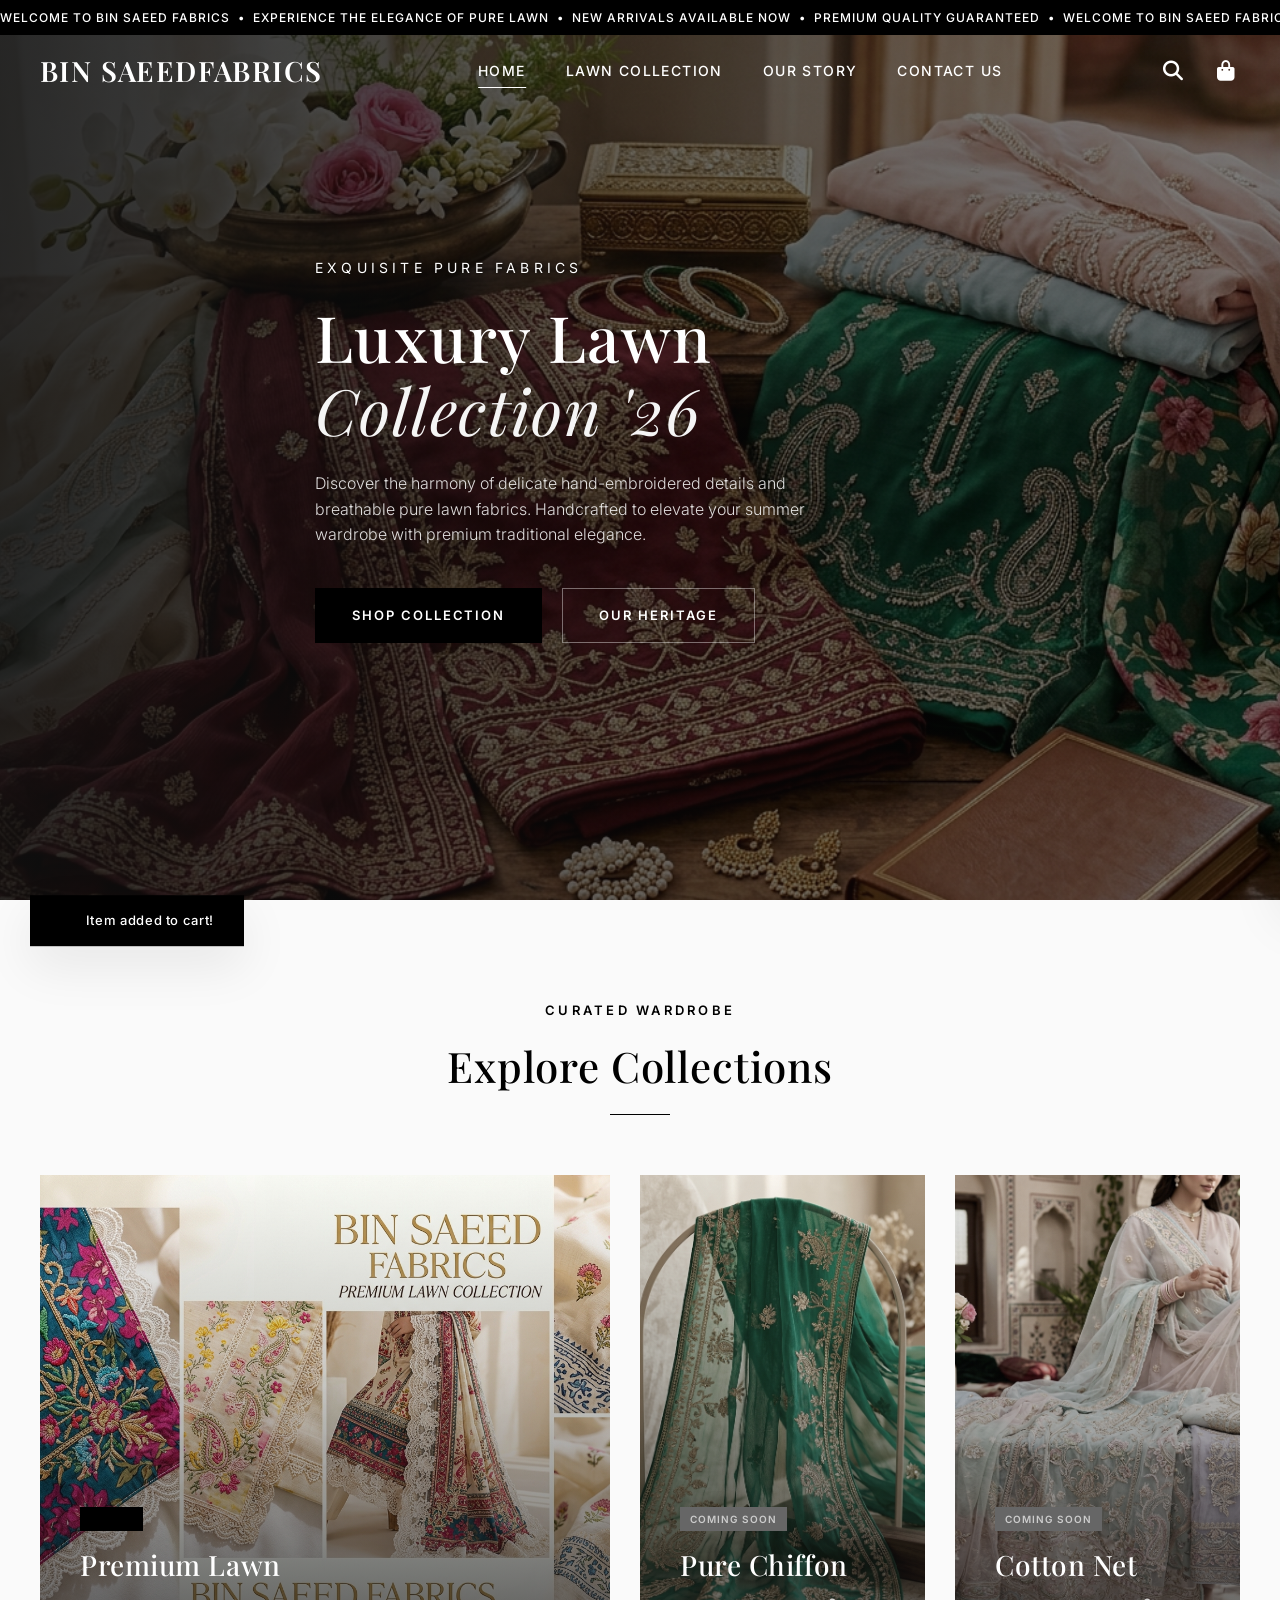
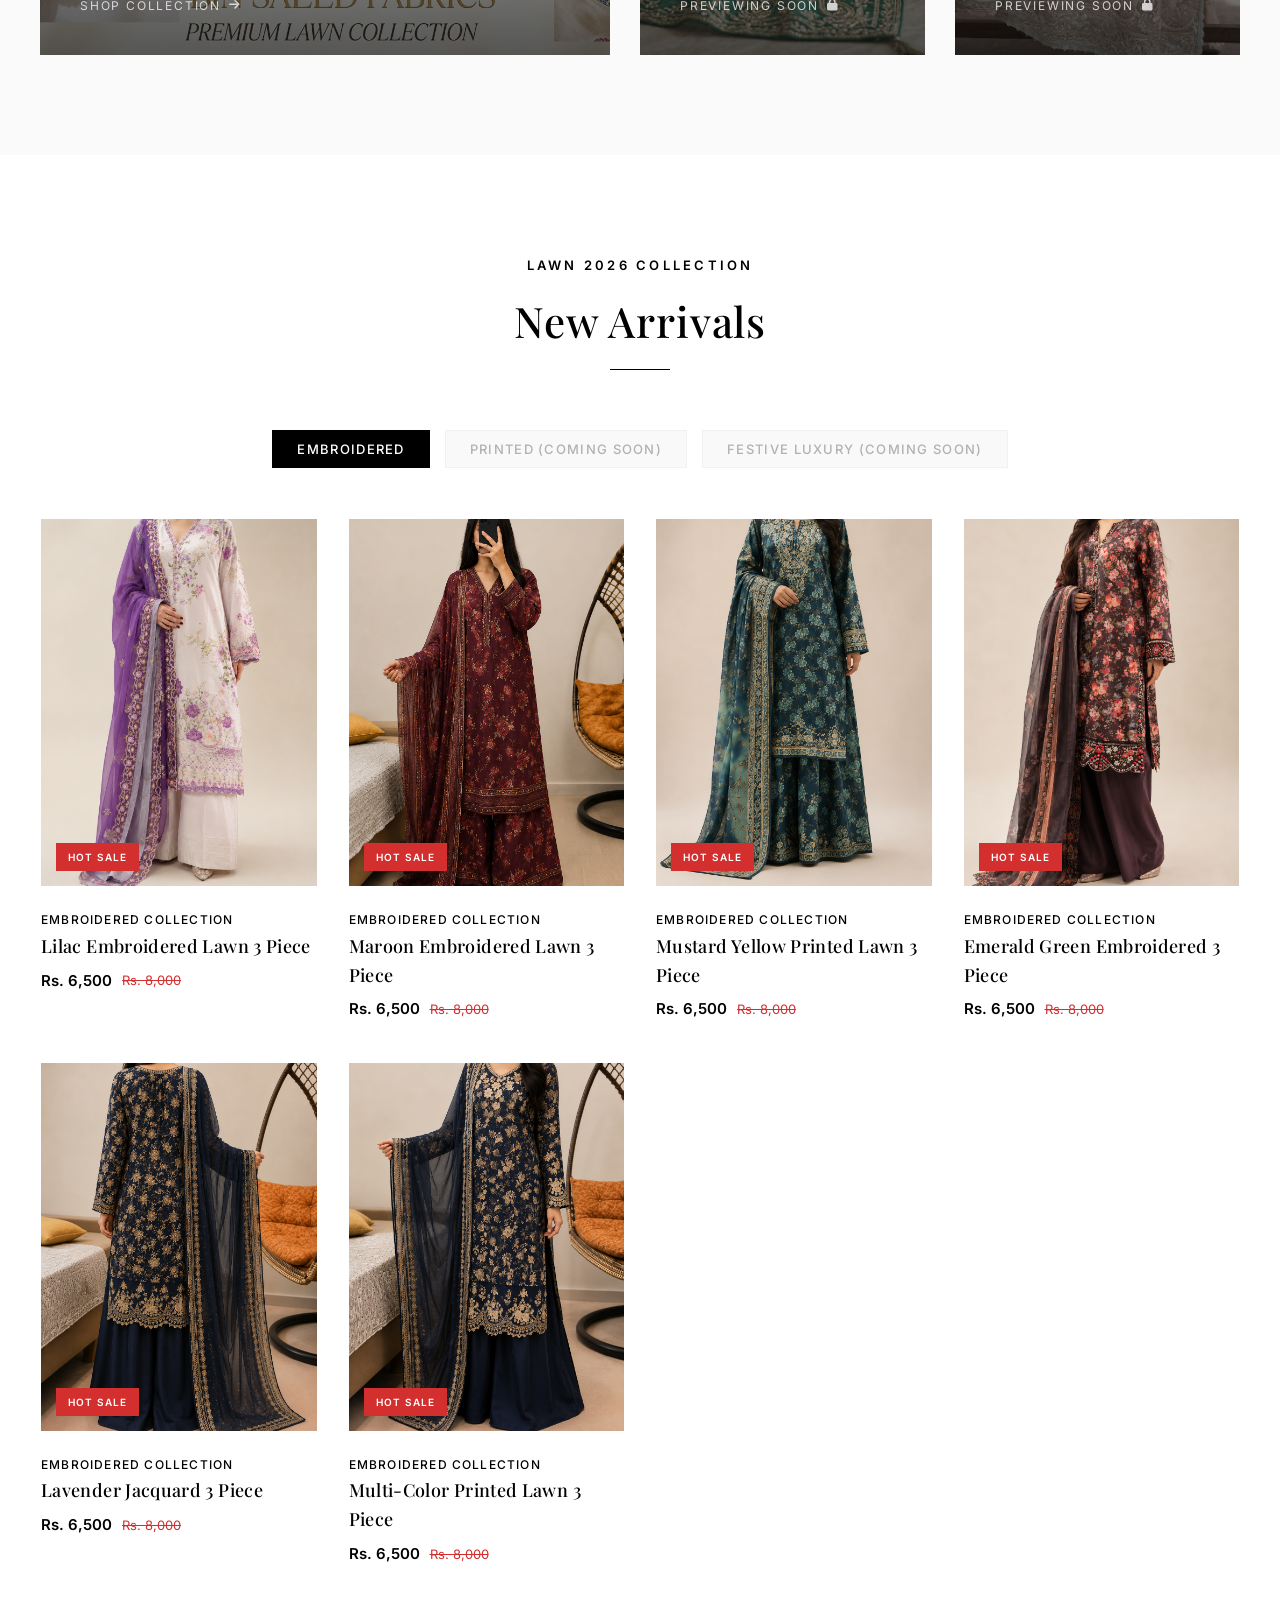
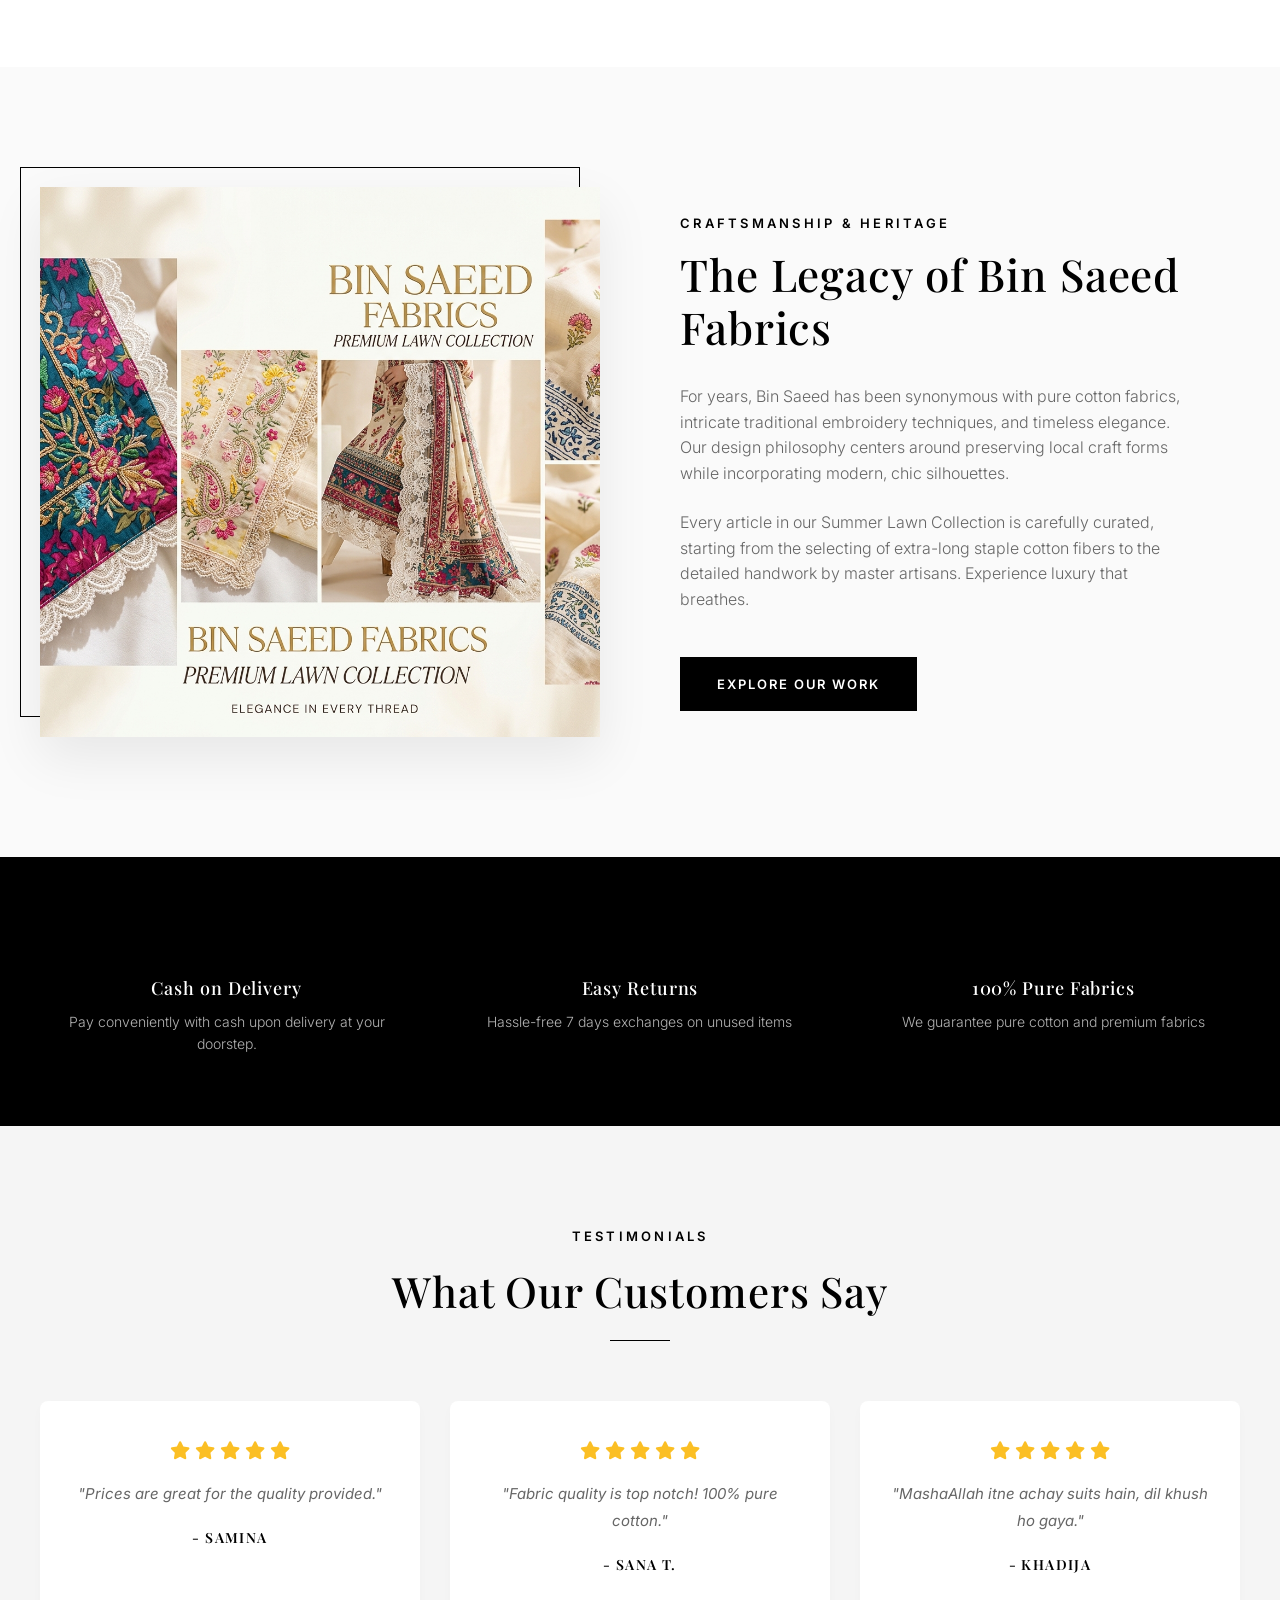
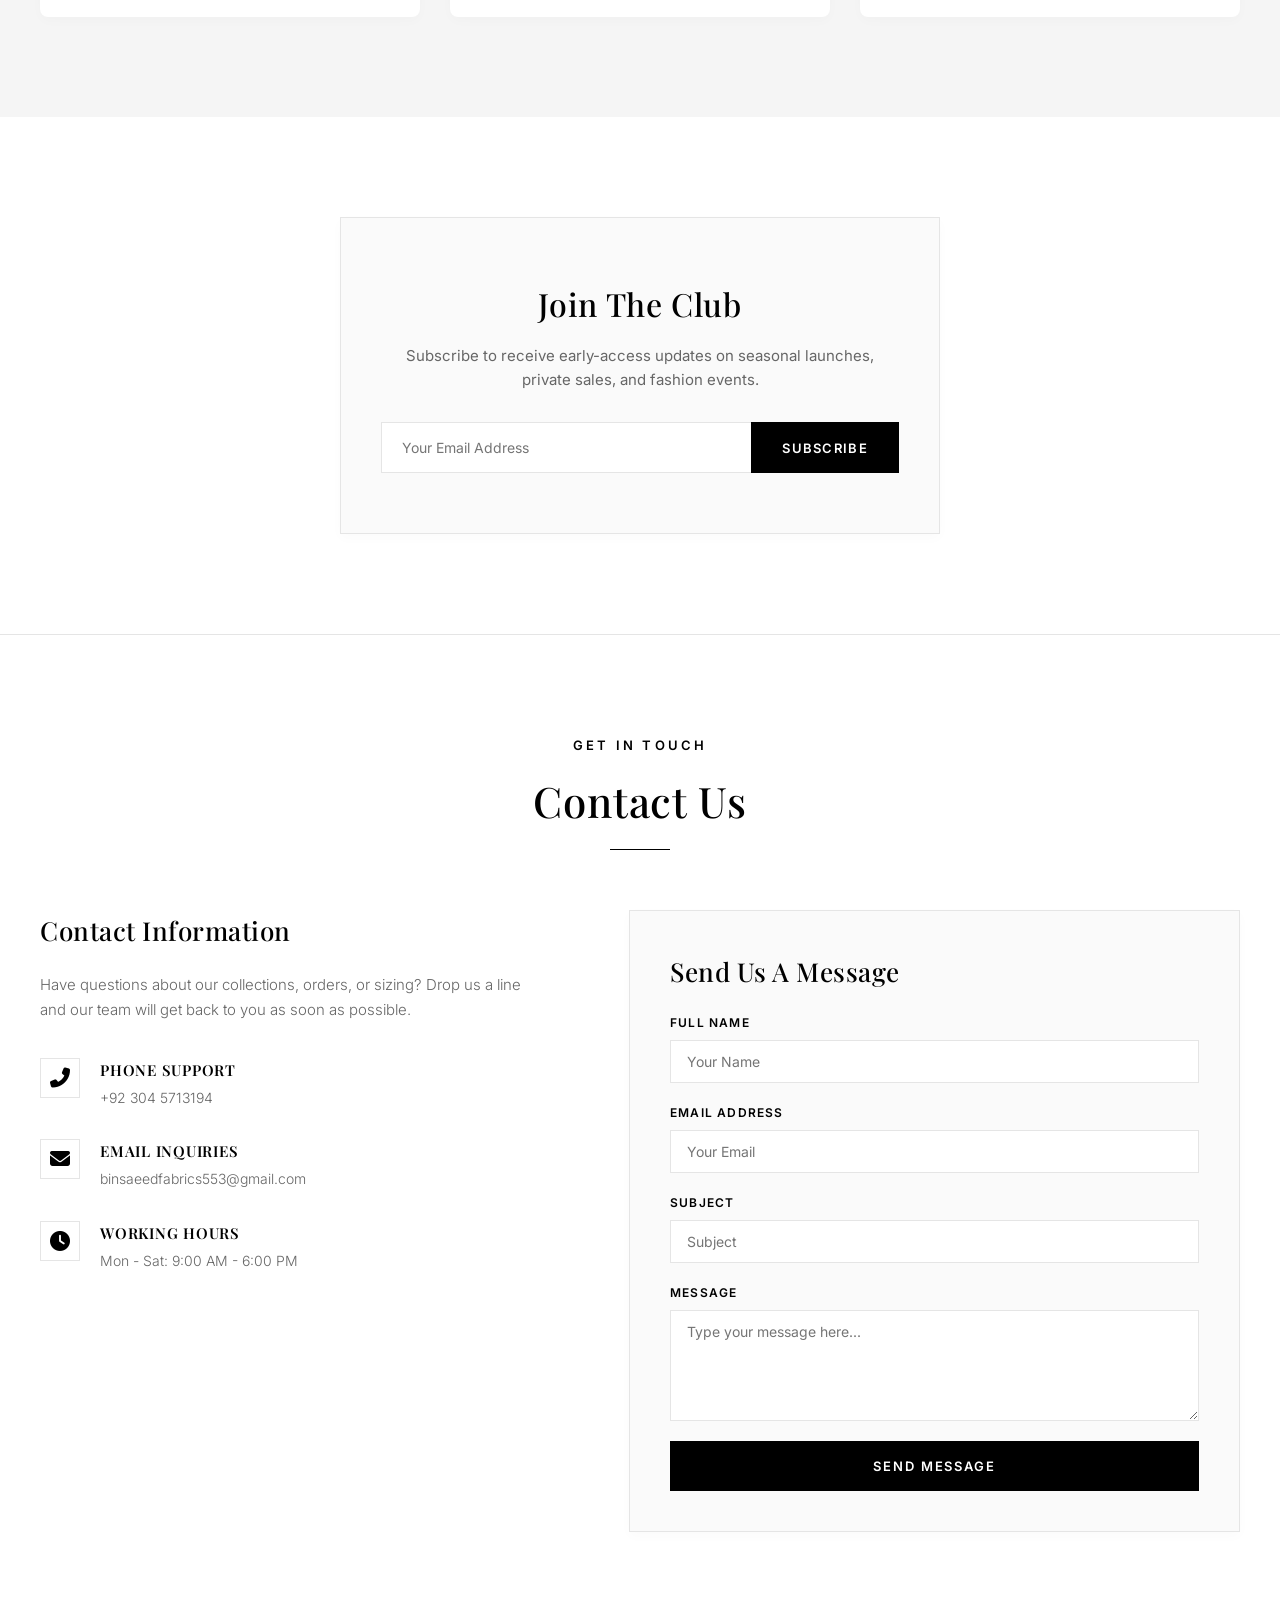
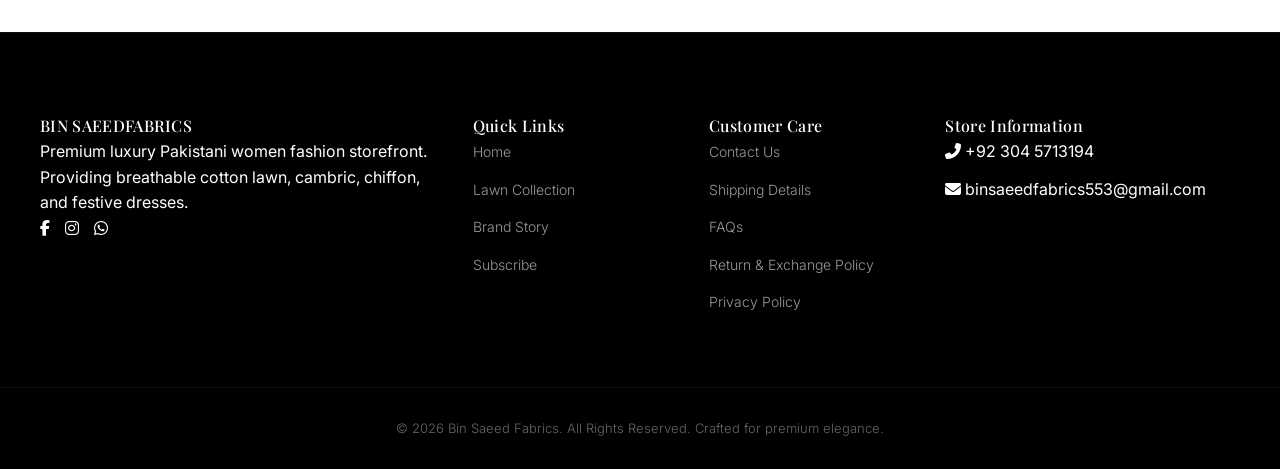
==== index.html @ 25f79d45 "Initial commit of Bin Saeed Fabrics" ====
<!DOCTYPE html>
<html lang="en">
<head>
    <meta charset="UTF-8">
    <meta name="viewport" content="width=device-width, initial-scale=1.0">
    <title>Bin Saeed Fabrics | Premium Luxury Lawn Collection</title>
    
    <!-- Meta tags for SEO -->
    <meta name="description" content="Explore the new summer Lawn 2026 collection by Bin Saeed Fabrics. Discover premium embroidered, printed, and festive traditional dresses for women. High-quality fabric, vibrant colors.">
    <meta name="keywords" content="Bin Saeed Fabrics, Women Clothing, Pakistani Lawn, Luxury Lawn, Embroidered Lawn, Printed Lawn, Eid Collection">
    <meta name="author" content="Bin Saeed Fabrics">
    
    <!-- Stylesheets -->
    <link rel="stylesheet" href="styles.css">
    
    <!-- Icons (FontAwesome CDN) -->
    <link rel="stylesheet" href="https://cdnjs.cloudflare.com/ajax/libs/font-awesome/6.4.0/css/all.min.css">
    
    <!-- Meta Pixel Code -->
    <script>
    !function(f,b,e,v,n,t,s)
    {if(f.fbq)return;n=f.fbq=function(){n.callMethod?
    n.callMethod.apply(n,arguments):n.queue.push(arguments)};
    if(!f._fbq)f._fbq=n;n.push=n;n.loaded=!0;n.version='2.0';
    n.queue=[];t=b.createElement(e);t.async=!0;
    t.src=v;s=b.getElementsByTagName(e)[0];
    s.parentNode.insertBefore(t,s)}(window, document,'script',
    'https://connect.facebook.net/en_US/fbevents.js');
    fbq('init', 'YOUR_PIXEL_ID'); // Isko apne Pixel ID se replace karein
    fbq('track', 'PageView');
    </script>
    <noscript><img height="1" width="1" style="display:none"
    src="https://www.facebook.com/tr?id=YOUR_PIXEL_ID&ev=PageView&noscript=1"
    /></noscript>
    <!-- End Meta Pixel Code -->
</head>
<body>

    <!-- Toast Notification -->
    <div id="toast-msg" class="toast-msg">
        <i class="fas fa-check-circle toast-icon"></i>
        <span class="toast-text">Item added to cart!</span>
    </div>

    <!-- Interactive Search Bar Overlay -->
    <div id="search-overlay" class="search-overlay">
        <button class="search-close-btn" aria-label="Close search"><i class="fas fa-times"></i></button>
        <div class="search-container">
            <input type="text" id="search-input" class="search-input" placeholder="Search lawn articles, designs...">
            <label for="search-input" style="display:none">Search</label>
        </div>
    </div>

    <!-- Slide-out Shopping Cart Drawer -->
    <div id="cart-overlay" class="cart-overlay"></div>
    <div id="mobile-nav-overlay" class="mobile-nav-overlay"></div>
    <div id="cart-drawer" class="cart-drawer">
        <div class="cart-header">
            <h3 class="cart-title">Shopping Bag <span id="cart-count-text" style="font-weight: normal; font-size: 16px;"></span></h3>
            <button class="cart-close-btn" aria-label="Close cart"><i class="fas fa-times"></i></button>
        </div>
        <div class="cart-items-container">
            <!-- Appended dynamically via app.js -->
        </div>
        <div class="cart-footer">
            <div class="cart-summary-row">
                <span class="cart-summary-label">Subtotal</span>
                <span id="cart-total" class="cart-summary-value">Rs. 0</span>
            </div>
            <button class="checkout-btn">Proceed to Checkout</button>
        </div>
    </div>

    <!-- Quick View Product Modal -->
    <div id="quick-view-modal" class="modal">
        <div class="modal-backdrop"></div>
        <div class="modal-content">
            <button class="modal-close-btn" aria-label="Close product view"><i class="fas fa-times"></i></button>
            <div class="modal-image-wrapper">
                <img id="modal-product-image" src="" alt="Product Image">
            </div>
            <div class="modal-details">
                <!-- Appended dynamically via app.js -->
            </div>
        </div>
    </div>

    <!-- Checkout Success Celebration Modal -->
    <div id="checkout-success-modal" class="checkout-success-modal">
        <div class="modal-backdrop"></div>
        <div class="success-card">
            <div class="success-icon-wrapper">
                <i class="fas fa-check"></i>
            </div>
            <h2 class="success-title">Order Placed!</h2>
            <p class="success-desc">Thank you for shopping with Bin Saeed Fabrics. Your luxurious lawn suits will be at your doorstep shortly. A verification email has been sent to you.</p>
            <button class="btn btn-primary success-close-btn" style="width: 100%;">Continue Shopping</button>
        </div>
    </div>

    <!-- Checkout Form Modal -->
    <div id="checkout-modal" class="modal">
        <div class="modal-backdrop"></div>
        <div class="modal-content checkout-modal-content">
            <button class="modal-close-btn checkout-modal-close-btn" aria-label="Close checkout"><i class="fas fa-times"></i></button>
            <div class="checkout-form-container">
                <h2 class="checkout-form-title">Shipping & Order Details</h2>
                <form id="checkout-form" class="checkout-form">
                    <div class="form-row">
                        <div class="form-group">
                            <label for="checkout-name">Full Name</label>
                            <input type="text" id="checkout-name" required placeholder="John Doe">
                        </div>
                        <div class="form-group">
                            <label for="checkout-email">Email Address</label>
                            <input type="email" id="checkout-email" required placeholder="john@example.com">
                        </div>
                    </div>
                    <div class="form-row">
                        <div class="form-group">
                            <label for="checkout-phone">Phone Number</label>
                            <input type="tel" id="checkout-phone" required placeholder="+92 300 1234567">
                        </div>
                        <div class="form-group" style="display: none;">
                            <label for="checkout-payment">Payment Method</label>
                            <select id="checkout-payment" required>
                                <option value="cod">Cash on Delivery (COD)</option>
                            </select>
                        </div>
                    </div>
                    <div class="form-group">
                        <label for="checkout-address">Shipping Address</label>
                        <textarea id="checkout-address" rows="3" required placeholder="Street address, apartment, building."></textarea>
                    </div>
                    <div class="form-row-three">
                        <div class="form-group">
                            <label for="checkout-city">City</label>
                            <input type="text" id="checkout-city" required placeholder="Karachi">
                        </div>
                        <div class="form-group">
                            <label for="checkout-province">Province</label>
                            <input type="text" id="checkout-province" required placeholder="Sindh">
                        </div>
                        <div class="form-group">
                            <label for="checkout-postal">Postal Code</label>
                            <input type="text" id="checkout-postal" required placeholder="75300">
                        </div>
                    </div>
                    
                    <div class="checkout-order-summary">
                        <h3>Order Summary</h3>
                        <div id="checkout-items-list" class="checkout-items-list"></div>
                        <div class="summary-line">
                            <span>Subtotal</span>
                            <span id="checkout-subtotal">Rs. 0</span>
                        </div>
                        <div class="summary-line">
                            <span>Shipping</span>
                            <span id="checkout-shipping">Free</span>
                        </div>
                        <div class="summary-line total-line">
                            <span>Total</span>
                            <span id="checkout-total">Rs. 0</span>
                        </div>
                    </div>

                    <button type="submit" class="btn place-order-btn">
                        <i class="fab fa-whatsapp" style="font-size: 16px;"></i> Order on WhatsApp
                    </button>
                </form>
            </div>
        </div>
    </div>

    <!-- Premium Header & Sticky Glassmorphic Navbar -->
    <header>
        <div class="container header-container">
            <!-- Mobile Toggle -->
            <button class="mobile-menu-toggle" aria-label="Toggle Menu"><i class="fas fa-bars"></i></button>

            <!-- Brand Logo -->
            <a href="#" class="logo" id="main-logo">BIN SAEED<span>FABRICS</span></a>

            <!-- Navigation Links -->
            <nav class="nav-links">
                <a href="#" class="active">Home</a>
                <a href="#collection">Lawn Collection</a>
                <a href="#heritage">Our Story</a>
                <a href="#contact">Contact Us</a>
            </nav>

            <!-- Actions (Search, Cart Icons) -->
            <div class="header-actions">
                <button class="header-icon search-toggle" aria-label="Open search drawer" id="search-btn"><i class="fas fa-search"></i></button>
                <button class="header-icon cart-toggle cart-icon-wrapper" aria-label="Open cart bag" id="cart-btn">
                    <i class="fas fa-shopping-bag"></i>
                    <span class="cart-badge">0</span>
                </button>
            </div>
        </div>
    </header>

    <!-- Parallax Hero Banner -->
    <section class="hero" id="home">
        <div class="hero-bg">
            <img src="images/luxury_lawn_banner.png" alt="Bin Saeed Summer Luxury Lawn Banner" class="hero-slide active">
        </div>
        <div class="hero-overlay"></div>
        <div class="container">
            <div class="hero-content">
                <span class="hero-tagline" style="color: #ffffff; text-shadow: 1px 1px 4px rgba(0,0,0,0.8);">Exquisite Pure Fabrics</span>
                <h1 class="hero-title">Luxury Lawn <span>Collection '26</span></h1>
                <p class="hero-desc">Discover the harmony of delicate hand-embroidered details and breathable pure lawn fabrics. Handcrafted to elevate your summer wardrobe with premium traditional elegance.</p>
                <div class="hero-btn-group">
                    <a href="#collection" class="btn btn-primary">Shop Collection</a>
                    <a href="#heritage" class="btn btn-outline">Our Heritage</a>
                </div>
            </div>
        </div>
    </section>

    <!-- Collections Banner & Category Selectors -->
    <section class="categories-section reveal">
        <div class="container">
            <div class="section-title-wrapper">
                <span class="subtitle">Curated Wardrobe</span>
                <h2 class="section-title">Explore Collections</h2>
            </div>
            
            <div class="categories-grid">
                <!-- Lawn Collection (Active) -->
                <div class="category-card" onclick="window.location.hash='#collection'">
                    <img src="images/collection_banner.png" alt="Lawn Collection" class="category-img">
                    <div class="category-overlay"></div>
                    <div class="category-content">
                        <span class="category-badge">Active</span>
                        <h3 class="category-title">Premium Lawn</h3>
                        <p class="category-link">Shop Collection <i class="fas fa-arrow-right"></i></p>
                    </div>
                </div>

                <!-- Chiffon Collection (Coming Soon) -->
                <div class="category-card disabled-category">
                    <img src="images/pure_chiffon.png" alt="Chiffon Collection" class="category-img" style="filter: grayscale(0.4);">
                    <div class="category-overlay"></div>
                    <div class="category-content">
                        <span class="category-badge coming-soon-badge">Coming Soon</span>
                        <h3 class="category-title">Pure Chiffon</h3>
                        <p class="category-link">Previewing Soon <i class="fas fa-lock"></i></p>
                    </div>
                </div>

                <!-- Cotton Net Collection (Coming Soon) -->
                <div class="category-card disabled-category">
                    <img src="images/cotton_net.png" alt="Cotton Net Collection" class="category-img" style="filter: grayscale(0.4);">
                    <div class="category-overlay"></div>
                    <div class="category-content">
                        <span class="category-badge coming-soon-badge">Coming Soon</span>
                        <h3 class="category-title">Cotton Net</h3>
                        <p class="category-link">Previewing Soon <i class="fas fa-lock"></i></p>
                    </div>
                </div>
            </div>
        </div>
    </section>

    <!-- Products & Lawn Grid Section -->
    <section class="products-section" id="collection">
        <div class="container">
            <div class="section-title-wrapper reveal">
                <span class="subtitle">Lawn 2026 Collection</span>
                <h2 class="section-title">New Arrivals</h2>
            </div>

            <!-- Categories Tabs -->
            <div class="filter-tabs reveal">
                <button class="filter-tab active" data-filter="embroidered" id="tab-embroidered">Embroidered</button>
                <button class="filter-tab disabled-tab" data-filter="printed" id="tab-printed" disabled>Printed (Coming Soon)</button>
                <button class="filter-tab disabled-tab" data-filter="festive" id="tab-festive" disabled>Festive Luxury (Coming Soon)</button>
            </div>

            <!-- Dynamic Product Grid -->
            <div class="products-grid" id="products-grid">
                <!-- Injected dynamically via app.js -->
            </div>
        </div>
    </section>

    <!-- Brand Heritage / Story Section -->
    <section class="heritage-section" id="heritage">
        <div class="container">
            <div class="heritage-grid">
                <div class="heritage-image reveal">
                    <img src="images/collection_banner.png" alt="Weaving and Craftsmanship Heritage">
                </div>
                <div class="heritage-content reveal">
                    <span class="subtitle">Craftsmanship & Heritage</span>
                    <h2 class="heritage-title">The Legacy of Bin Saeed Fabrics</h2>
                    <p class="heritage-text">For years, Bin Saeed has been synonymous with pure cotton fabrics, intricate traditional embroidery techniques, and timeless elegance. Our design philosophy centers around preserving local craft forms while incorporating modern, chic silhouettes.</p>
                    <p class="heritage-text">Every article in our Summer Lawn Collection is carefully curated, starting from the selecting of extra-long staple cotton fibers to the detailed handwork by master artisans. Experience luxury that breathes.</p>
                    <a href="#collection" class="btn btn-primary" style="margin-top: 20px;">Explore Our Work</a>
                </div>
            </div>
        </div>
    </section>

    <!-- Features Highlight Bar -->
    <section class="features-section reveal">
        <div class="container">
            <div class="features-grid">
                <div class="feature-item">
                    <i class="fas fa-hand-holding-usd feature-icon"></i>
                    <h3 class="feature-title">Cash on Delivery</h3>
                    <p class="feature-desc">Pay conveniently with cash upon delivery at your doorstep.</p>
                </div>
                <div class="feature-item">
                    <i class="fas fa-undo feature-icon"></i>
                    <h3 class="feature-title">Easy Returns</h3>
                    <p class="feature-desc">Hassle-free 7 days exchanges on unused items</p>
                </div>
                <div class="feature-item">
                    <i class="fas fa-shield-alt feature-icon"></i>
                    <h3 class="feature-title">100% Pure Fabrics</h3>
                    <p class="feature-desc">We guarantee pure cotton and premium fabrics</p>
                </div>
            </div>
        </div>
    </section>

    <!-- Reviews Section -->
    <section class="reviews-section reveal" id="reviews">
        <div class="container">
            <div class="section-title-wrapper">
                <span class="subtitle">Testimonials</span>
                <h2 class="section-title">What Our Customers Say</h2>
            </div>
            <div class="reviews-grid" id="dynamic-reviews-grid" style="transition: opacity 0.5s ease;">
                <!-- Dynamically populated via JS -->
            </div>
        </div>
    </section>

    <!-- Newsletter Section -->
    <section class="newsletter-section" id="newsletter">
        <div class="container">
            <div class="newsletter-box reveal">
                <h3 class="newsletter-title">Join The Club</h3>
                <p>Subscribe to receive early-access updates on seasonal launches, private sales, and fashion events.</p>
                <form class="newsletter-form" onsubmit="event.preventDefault(); document.querySelector('.newsletter-success').style.display = 'block'; document.querySelector('.newsletter-form').style.display = 'none';">
                    <input type="email" class="newsletter-input" placeholder="Your Email Address" required id="newsletter-email">
                    <label for="newsletter-email" style="display:none">Email</label>
                    <button type="submit" class="newsletter-submit" id="newsletter-btn">Subscribe</button>
                </form>
                <div class="newsletter-success">
                    <i class="fas fa-check-circle" style="margin-right: 8px;"></i> Thank you! You have been subscribed successfully.
                </div>
            </div>
        </div>
    </section>

    <!-- Contact Us Section -->
    <section class="contact-section reveal" id="contact">
        <div class="container">
            <div class="section-title-wrapper">
                <span class="subtitle">Get In Touch</span>
                <h2 class="section-title">Contact Us</h2>
            </div>
            
            <div class="contact-grid">
                <!-- Contact Information -->
                <div class="contact-info-panel">
                    <h3 class="contact-info-title">Contact Information</h3>
                    <p class="contact-info-desc">Have questions about our collections, orders, or sizing? Drop us a line and our team will get back to you as soon as possible.</p>
                    
                    <div class="contact-details-list">
                        <div class="contact-detail-card">
                            <i class="fas fa-phone-alt"></i>
                            <div>
                                <h4>Phone Support</h4>
                                <p>+92 304 5713194</p>
                            </div>
                        </div>
                        <div class="contact-detail-card">
                            <i class="fas fa-envelope"></i>
                            <div>
                                <h4>Email Inquiries</h4>
                                <p>binsaeedfabrics553@gmail.com</p>
                            </div>
                        </div>
                        <div class="contact-detail-card">
                            <i class="fas fa-clock"></i>
                            <div>
                                <h4>Working Hours</h4>
                                <p>Mon - Sat: 9:00 AM - 6:00 PM</p>
                            </div>
                        </div>
                    </div>
                </div>

                <!-- Contact Form -->
                <div class="contact-form-panel">
                    <h3 class="contact-form-title-right">Send Us A Message</h3>
                    <form id="contact-form" class="contact-form" action="https://formspree.io/f/YOUR_FORMSPREE_ID" method="POST">
                        <div class="form-group">
                            <label for="contact-name">Full Name</label>
                            <input type="text" id="contact-name" required placeholder="Your Name">
                        </div>
                        <div class="form-group">
                            <label for="contact-email">Email Address</label>
                            <input type="email" id="contact-email" required placeholder="Your Email">
                        </div>
                        <div class="form-group">
                            <label for="contact-subject">Subject</label>
                            <input type="text" id="contact-subject" required placeholder="Subject">
                        </div>
                        <div class="form-group">
                            <label for="contact-message">Message</label>
                            <textarea id="contact-message" rows="5" required placeholder="Type your message here..."></textarea>
                        </div>
                        <button type="submit" class="btn btn-primary submit-contact-btn">Send Message</button>
                    </form>
                    <div id="contact-form-success" class="contact-success-msg" style="display:none;">
                        <i class="fas fa-check-circle"></i>
                        <span>Thank you! Your message has been sent successfully.</span>
                    </div>
                </div>
            </div>
        </div>
    </section>

    <!-- Top Announcement Bar -->
    <div class="top-marquee" id="top-marquee" style="background: var(--dark); color: var(--white); padding: 8px 0; font-size: 12px; font-weight: 500; letter-spacing: 1px; text-transform: uppercase; overflow: hidden; white-space: nowrap; position: absolute; top: 0; left: 0; width: 100%; z-index: 1001;">
        <div class="marquee-content" style="display: inline-block; animation: marquee-scroll 20s linear infinite;">
            Welcome to Bin Saeed Fabrics &nbsp;•&nbsp; Experience the Elegance of Pure Lawn &nbsp;•&nbsp; New Arrivals Available Now &nbsp;•&nbsp; Premium Quality Guaranteed &nbsp;•&nbsp; 
            Welcome to Bin Saeed Fabrics &nbsp;•&nbsp; Experience the Elegance of Pure Lawn &nbsp;•&nbsp; New Arrivals Available Now &nbsp;•&nbsp; Premium Quality Guaranteed &nbsp;•&nbsp;
            Welcome to Bin Saeed Fabrics &nbsp;•&nbsp; Experience the Elegance of Pure Lawn &nbsp;•&nbsp; New Arrivals Available Now &nbsp;•&nbsp; Premium Quality Guaranteed &nbsp;•&nbsp;
        </div>
    </div>

    <!-- Footer -->
    <footer class="footer">
        <div class="container footer-grid">
            <div class="footer-col">
                <h4 class="footer-heading">BIN SAEED<span>FABRICS</span></h4>
                <p class="footer-desc">Premium luxury Pakistani women fashion storefront. Providing breathable cotton lawn, cambric, chiffon, and festive dresses.</p>
                <div class="social-links">
                    <a href="https://www.facebook.com/profile.php?id=61586798584213&ref=PROFILE_EDIT_xav_ig_profile_page_web#" target="_blank"><i class="fab fa-facebook-f"></i></a>
                    <a href="https://instagram.com/binsaeedfabrics.pk/" rel="noopener noreferrer"><i class="fab fa-instagram"></i></a>
                    <a href="https://api.whatsapp.com/send?phone=923045713194" target="_blank"><i class="fab fa-whatsapp"></i></a>
                </div>
            </div>
            <div class="footer-col">
                <h4 class="footer-heading">Quick Links</h4>
                <ul class="footer-links">
                    <li><a href="#home">Home</a></li>
                    <li><a href="#collection">Lawn Collection</a></li>
                    <li><a href="#heritage">Brand Story</a></li>
                    <li><a href="#newsletter">Subscribe</a></li>
                </ul>
            </div>
            <div class="footer-col">
                <h4 class="footer-heading">Customer Care</h4>
                <ul class="footer-links">
                    <li><a href="#contact">Contact Us</a></li>
                    <li><a href="#" onclick="event.preventDefault(); document.getElementById('policy-modal').classList.add('open'); document.getElementById('policy-content').innerHTML = shippingPolicyHtml;">Shipping Details</a></li>
                    <li><a href="#" onclick="event.preventDefault(); document.getElementById('policy-modal').classList.add('open'); document.getElementById('policy-content').innerHTML = faqHtml;">FAQs</a></li>
                    <li><a href="#" onclick="event.preventDefault(); document.getElementById('policy-modal').classList.add('open'); document.getElementById('policy-content').innerHTML = returnPolicyHtml;">Return & Exchange Policy</a></li>
                    <li><a href="#" onclick="event.preventDefault(); document.getElementById('policy-modal').classList.add('open'); document.getElementById('policy-content').innerHTML = privacyPolicyHtml;">Privacy Policy</a></li>
                </ul>
            </div>
            <div class="footer-col">
                <h4 class="footer-heading">Store Information</h4>
                <ul class="footer-links">
                    <li><i class="fas fa-phone-alt"></i> +92 304 5713194</li>
                    <li><i class="fas fa-envelope"></i> binsaeedfabrics553@gmail.com</li>
                </ul>
            </div>
        </div>
        <div class="footer-bottom">
            <div class="container">
                <p>&copy; 2026 Bin Saeed Fabrics. All Rights Reserved. Crafted for premium elegance.</p>
            </div>
        </div>
    </footer>

    <!-- General Policy Modal -->
    <div id="policy-modal" class="modal" aria-hidden="true">
        <div class="modal-backdrop"></div>
        <div class="modal-content" style="max-width: 800px; max-height: 85vh;">
            <button class="modal-close policy-close-btn" aria-label="Close modal"><i class="fas fa-times"></i></button>
            <div class="modal-body" style="padding: 40px 30px;">
                <div id="policy-content" style="line-height: 1.8; color: var(--dark); font-size: 15px;">
                    <!-- Injected via JS -->
                </div>
            </div>
        </div>
    </div>
    
    <!-- Scroll to Top Button -->
    <button id="scroll-to-top" class="scroll-to-top" aria-label="Scroll to top">
        <i class="fas fa-arrow-up"></i>
    </button>

    <!-- App JS -->
    <script src="app.js"></script>
</body>
</html>
---- styles.css ----
/* Import Fonts */
@import url('https://fonts.googleapis.com/css2?family=Inter:wght@300;400;500;600&family=Playfair+Display:ital,wght@0,400;0,500;0,600;0,700;1,400&display=swap');

/* Variables */
:root {
    --primary: #000000;
    --primary-hover: #222222;
    --primary-light: #F5F5F5;
    --dark: #000000;
    --dark-muted: #666666;
    --light: #FAFAFA;
    --white: #FFFFFF;
    --grey-100: #F5F5F5;
    --grey-200: #EAEAEA;
    --grey-300: #CCCCCC;
    --border-color: #E5E5E5;
    --font-heading: 'Playfair Display', serif;
    --font-body: 'Inter', sans-serif;
    --transition: all 0.4s cubic-bezier(0.16, 1, 0.3, 1);
    --transition-slow: all 0.8s cubic-bezier(0.16, 1, 0.3, 1);
    --shadow-sm: 0 4px 12px rgba(0, 0, 0, 0.02);
    --shadow-md: 0 12px 30px rgba(0, 0, 0, 0.04);
    --shadow-lg: 0 20px 50px rgba(0, 0, 0, 0.08);
    --header-height: 80px;
    --max-width: 1400px;
}

/* Reset and Base Styles */
* {
    margin: 0;
    padding: 0;
    box-sizing: border-box;
    outline: none;
}

html {
    scroll-behavior: smooth;
    overflow-x: hidden;
}

.no-scroll {
    overflow: hidden !important;
}

body {
    font-family: var(--font-body);
    background-color: var(--light);
    color: var(--dark);
    line-height: 1.6;
    overflow-x: hidden;
    -webkit-font-smoothing: antialiased;
}

img {
    max-width: 100%;
    height: auto;
    display: block;
}

a {
    text-decoration: none;
    color: inherit;
    transition: var(--transition);
}

button {
    cursor: pointer;
    background: none;
    border: none;
    font-family: inherit;
    transition: var(--transition);
}

ul {
    list-style: none;
}

.container {
    max-width: var(--max-width);
    margin: 0 auto;
    padding: 0 40px;
}

@media (max-width: 768px) {
    .container {
        padding: 0 20px;
    }
}

/* Typography & Titles */
h1, h2, h3, h4, h5, h6 {
    font-family: var(--font-heading);
    font-weight: 500;
    letter-spacing: 0.02em;
}

.section-title-wrapper {
    text-align: center;
    margin-bottom: 60px;
    position: relative;
}

.subtitle {
    font-size: 13px;
    text-transform: uppercase;
    letter-spacing: 0.25em;
    color: var(--primary);
    display: block;
    margin-bottom: 12px;
    font-weight: 600;
}

.section-title {
    font-size: 42px;
    color: var(--dark);
    position: relative;
    display: inline-block;
    padding-bottom: 15px;
}

.section-title::after {
    content: '';
    position: absolute;
    bottom: 0;
    left: 50%;
    transform: translateX(-50%);
    width: 60px;
    height: 1px;
    background-color: var(--primary);
}

@keyframes marquee-scroll {
    0% { transform: translateX(0); }
    100% { transform: translateX(-33.33%); }
}

/* Glassmorphism Header */
header {
    position: fixed;
    top: 32px;
    left: 0;
    width: 100%;
    height: var(--header-height);
    z-index: 1000;
    display: flex;
    align-items: center;
    transition: var(--transition);
    border-bottom: 1px solid rgba(234, 223, 211, 0);
}

header.scrolled {
    height: 70px;
    background-color: rgba(250, 248, 245, 0.85);
    backdrop-filter: blur(20px);
    -webkit-backdrop-filter: blur(20px);
    border-bottom: 1px solid rgba(234, 223, 211, 0.4);
    box-shadow: var(--shadow-sm);
}

.header-container {
    display: flex;
    justify-content: space-between;
    align-items: center;
    width: 100%;
}

.logo {
    font-family: var(--font-heading);
    font-size: 28px;
    font-weight: 600;
    color: var(--white);
    letter-spacing: 0.05em;
    position: relative;
    transition: var(--transition);
}

.logo span {
    color: var(--white);
    transition: var(--transition);
}

.nav-links {
    display: flex;
    gap: 40px;
}

.nav-links a {
    font-size: 14px;
    font-weight: 500;
    text-transform: uppercase;
    letter-spacing: 0.1em;
    position: relative;
    padding: 5px 0;
    color: var(--white);
    transition: var(--transition);
}

.nav-links a::after {
    content: '';
    position: absolute;
    bottom: 0;
    left: 50%;
    transform: translateX(-50%);
    width: 0;
    height: 1px;
    background-color: var(--white);
    transition: var(--transition);
}

.nav-links a:hover {
    color: rgba(255, 255, 255, 0.8);
}

.nav-links a:hover::after,
.nav-links a.active::after {
    width: 100%;
}

.header-actions {
    display: flex;
    align-items: center;
    gap: 24px;
}

.header-icon {
    font-size: 20px;
    color: var(--white);
    position: relative;
    padding: 5px;
    transition: var(--transition);
}

.header-icon:hover {
    color: rgba(255, 255, 255, 0.8);
    transform: translateY(-2px);
}

.cart-icon-wrapper {
    position: relative;
}

.cart-badge {
    position: absolute;
    top: -4px;
    right: -4px;
    background-color: var(--white);
    color: var(--dark);
    font-size: 10px;
    font-weight: 600;
    width: 18px;
    height: 18px;
    border-radius: 50%;
    display: flex;
    align-items: center;
    justify-content: center;
    box-shadow: 0 2px 5px rgba(0,0,0,0.1);
    transform: scale(0);
    transition: var(--transition);
}

.cart-badge.active {
    transform: scale(1);
}

/* Mobile Nav Toggle */
.mobile-menu-toggle {
    display: none;
    font-size: 24px;
    color: var(--white);
    cursor: pointer;
    transition: var(--transition);
}

/* Scrolled / Open Menu Header Overrides */
header.scrolled .logo,
header.menu-open .logo {
    color: var(--dark);
}

header.scrolled .logo span,
header.menu-open .logo span {
    color: var(--primary);
}

header.scrolled .nav-links a {
    color: var(--dark);
}

header.scrolled .nav-links a::after {
    background-color: var(--primary);
}

header.scrolled .nav-links a:hover {
    color: var(--primary);
}

header.scrolled .header-icon,
header.menu-open .header-icon {
    color: var(--dark);
}

header.scrolled .header-icon:hover,
header.menu-open .header-icon:hover {
    color: var(--primary);
}

header.scrolled .cart-badge {
    background-color: var(--primary);
    color: var(--white);
}

header.scrolled .mobile-menu-toggle,
header.menu-open .mobile-menu-toggle {
    color: var(--dark);
}

@media (max-width: 768px) {
    .mobile-menu-toggle {
        display: block;
        z-index: 1001;
    }
    
    .nav-links {
        position: fixed;
        top: 0;
        left: -100%;
        width: 80%;
        max-width: 320px;
        height: 100vh;
        background-color: var(--white);
        flex-direction: column;
        align-items: flex-start;
        gap: 24px;
        padding: 100px 40px 40px 40px;
        transition: var(--transition-slow);
        box-shadow: var(--shadow-lg);
        z-index: 1000;
        border-right: 1px solid var(--border-color);
    }
    
    .nav-links.open {
        left: 0;
    }
    
    .nav-links a {
        color: var(--dark);
    }
    
    .nav-links a::after {
        background-color: var(--primary);
    }
    
    .nav-links a:hover {
        color: var(--primary);
    }
    
    .mobile-nav-overlay {
        position: fixed;
        top: 0;
        left: 0;
        width: 100vw;
        height: 100vh;
        background-color: rgba(0,0,0,0.4);
        backdrop-filter: blur(5px);
        z-index: 999;
        opacity: 0;
        pointer-events: none;
        transition: var(--transition);
    }
    
    .mobile-nav-overlay.open {
        opacity: 1;
        pointer-events: all;
    }

    .logo {
        font-size: 22px;
        white-space: nowrap;
    }
}

/* Hero Section */
.hero {
    height: 100vh;
    min-height: 700px;
    position: relative;
    display: flex;
    align-items: center;
    background-color: var(--dark);
    overflow: hidden;
}

.hero-bg {
    position: absolute;
    top: 0;
    left: 0;
    width: 100%;
    height: 100%;
    z-index: 1;
}

.hero-bg img {
    width: 100%;
    height: 100%;
    object-fit: cover;
    opacity: 0.55;
    transform: scale(1.05);
    transition: transform 12s ease-out;
}

.hero:hover .hero-bg img {
    transform: scale(1);
}

.hero-overlay {
    position: absolute;
    top: 0;
    left: 0;
    width: 100%;
    height: 100%;
    background: linear-gradient(to right, rgba(17, 17, 17, 0.8) 0%, rgba(17, 17, 17, 0.3) 50%, rgba(17, 17, 17, 0.1) 100%);
    z-index: 2;
}

.hero-content {
    position: relative;
    z-index: 3;
    color: var(--white);
    max-width: 650px;
}

.hero-tagline {
    font-size: 14px;
    text-transform: uppercase;
    letter-spacing: 0.3em;
    color: var(--primary);
    margin-bottom: 20px;
    display: block;
    opacity: 0;
    transform: translateY(30px);
    animation: fadeUp 1.2s cubic-bezier(0.16, 1, 0.3, 1) forwards 0.2s;
}

.hero-title {
    font-size: 64px;
    line-height: 1.15;
    margin-bottom: 24px;
    font-weight: 500;
    opacity: 0;
    transform: translateY(30px);
    animation: fadeUp 1.2s cubic-bezier(0.16, 1, 0.3, 1) forwards 0.4s;
}

.hero-title span {
    font-style: italic;
    font-weight: 400;
    color: var(--primary-light);
}

.hero-desc {
    font-size: 16px;
    color: rgba(255, 255, 255, 0.85);
    margin-bottom: 40px;
    font-weight: 300;
    max-width: 550px;
    opacity: 0;
    transform: translateY(30px);
    animation: fadeUp 1.2s cubic-bezier(0.16, 1, 0.3, 1) forwards 0.6s;
}

.hero-btn-group {
    display: flex;
    gap: 20px;
    opacity: 0;
    transform: translateY(30px);
    animation: fadeUp 1.2s cubic-bezier(0.16, 1, 0.3, 1) forwards 0.8s;
}

.btn {
    display: inline-block;
    padding: 16px 36px;
    font-size: 13px;
    font-weight: 600;
    text-transform: uppercase;
    letter-spacing: 0.15em;
    border-radius: 0;
    transition: var(--transition);
}

.btn-primary {
    background-color: var(--primary);
    color: var(--white);
    border: 1px solid var(--primary);
}

.btn-primary:hover {
    background-color: transparent;
    color: var(--primary);
    border-color: var(--primary);
    transform: translateY(-3px);
    box-shadow: 0 10px 20px rgba(0, 0, 0, 0.15);
}

.btn-outline {
    background-color: transparent;
    color: var(--white);
    border: 1px solid rgba(255, 255, 255, 0.4);
}

.btn-outline:hover {
    background-color: var(--white);
    color: var(--dark);
    border-color: var(--white);
    transform: translateY(-3px);
    box-shadow: 0 10px 20px rgba(255, 255, 255, 0.1);
}

/* Reveal on Scroll styling */
.reveal {
    opacity: 0;
    transform: translateY(50px);
    transition: opacity 1s cubic-bezier(0.16, 1, 0.3, 1), transform 1s cubic-bezier(0.16, 1, 0.3, 1);
}

.reveal.active {
    opacity: 1;
    transform: translateY(0);
}

/* Highlight Categories Section */
.categories-section {
    padding: 100px 0;
    background-color: var(--light);
}

.categories-grid {
    display: grid;
    grid-template-columns: 2fr 1fr 1fr;
    gap: 30px;
    margin-top: 40px;
}

@media (max-width: 992px) {
    .categories-grid {
        grid-template-columns: 1fr;
    }
}

.category-card {
    height: 480px;
    position: relative;
    overflow: hidden;
    cursor: pointer;
}

.category-img {
    width: 100%;
    height: 100%;
    object-fit: cover;
    transition: var(--transition-slow);
}

.category-overlay {
    position: absolute;
    top: 0;
    left: 0;
    width: 100%;
    height: 100%;
    background: linear-gradient(to top, rgba(17,17,17,0.7) 0%, rgba(17,17,17,0.2) 60%, rgba(17,17,17,0) 100%);
    transition: var(--transition);
}

.category-content {
    position: absolute;
    bottom: 40px;
    left: 40px;
    right: 40px;
    color: var(--white);
    z-index: 2;
}

.category-badge {
    background-color: var(--primary);
    color: var(--dark);
    padding: 4px 10px;
    font-size: 10px;
    font-weight: 600;
    text-transform: uppercase;
    letter-spacing: 0.1em;
    display: inline-block;
    margin-bottom: 12px;
}

.category-title {
    font-size: 28px;
    margin-bottom: 8px;
}

.category-link {
    font-size: 12px;
    text-transform: uppercase;
    letter-spacing: 0.15em;
    color: var(--primary-light);
    display: flex;
    align-items: center;
    gap: 8px;
    margin-top: 8px;
    opacity: 0.8;
}

.category-card:hover .category-img {
    transform: scale(1.08);
}

.category-card:hover .category-overlay {
    background: linear-gradient(to top, rgba(17,17,17,0.85) 0%, rgba(17,17,17,0.3) 60%, rgba(17,17,17,0) 100%);
}

.category-card:hover .category-link {
    color: var(--primary);
    opacity: 1;
}

.disabled-category {
    cursor: default;
}

.coming-soon-badge {
    background-color: var(--dark-muted);
    color: #cccccc;
}

/* Products Section */
.products-section {
    padding: 100px 0;
    background-color: var(--white);
}

/* Filters */
.filter-tabs {
    display: flex;
    justify-content: center;
    gap: 15px;
    margin-bottom: 50px;
    flex-wrap: wrap;
}

.filter-tab {
    padding: 10px 24px;
    font-size: 13px;
    font-weight: 500;
    text-transform: uppercase;
    letter-spacing: 0.1em;
    border: 1px solid var(--border-color);
    background-color: var(--white);
    color: var(--dark-muted);
}

.filter-tab:hover,
.filter-tab.active {
    background-color: var(--dark);
    color: var(--white);
    border-color: var(--dark);
}

.filter-tab.disabled-tab {
    opacity: 0.5;
    cursor: not-allowed;
    background-color: var(--grey-100);
    color: var(--dark-muted);
}

.filter-tab.disabled-tab:hover {
    background-color: var(--grey-100);
    color: var(--dark-muted);
    border-color: var(--border-color);
}

@media (max-width: 576px) {
    .filter-tabs {
        display: flex;
        justify-content: flex-start !important;
        flex-wrap: nowrap !important;
        overflow-x: auto;
        padding-bottom: 12px;
        margin-bottom: 30px;
        -webkit-overflow-scrolling: touch;
        gap: 10px;
        width: 100%;
        scrollbar-width: none; /* Hide scrollbar for Firefox */
    }
    .filter-tabs::-webkit-scrollbar {
        display: none; /* Hide scrollbar for Chrome/Safari */
    }
    .filter-tab {
        flex: 0 0 auto !important;
        font-size: 11px;
        padding: 8px 16px;
        white-space: nowrap;
    }
}

/* Product Grid */
.products-grid {
    display: grid;
    grid-template-columns: repeat(4, 1fr);
    gap: 40px 30px;
}

@media (max-width: 1200px) {
    .products-grid {
        grid-template-columns: repeat(3, 1fr);
    }
}

@media (max-width: 768px) {
    .products-grid {
        grid-template-columns: repeat(2, 1fr);
    }
}

@media (max-width: 480px) {
    .products-grid {
        grid-template-columns: repeat(2, 1fr);
        gap: 20px 12px;
    }
    .product-name {
        font-size: 14px;
        margin-bottom: 4px;
    }
    .product-price {
        font-size: 13px;
    }
    .product-old-price {
        font-size: 11px;
    }
    .product-category {
        font-size: 10px;
    }
    .product-info {
        padding: 10px 0 0 0;
    }
    .product-badge {
        bottom: 10px;
        top: auto;
        left: 10px;
        padding: 4px 8px;
        font-size: 9px;
    }
    .container {
        padding: 0 15px;
    }
    .logo {
        font-size: 17px;
        white-space: nowrap;
    }
}

/* Product Card */
.product-card {
    position: relative;
    background-color: var(--white);
    transition: var(--transition);
    border: 1px solid transparent;
}

.product-card:hover {
    transform: translateY(-5px);
    box-shadow: var(--shadow-md);
    border-color: var(--border-color);
}

.product-image-container {
    position: relative;
    overflow: hidden;
    background-color: var(--light);
    aspect-ratio: 3/4;
}

.product-image {
    width: 100%;
    height: 100%;
    object-fit: cover;
    transition: var(--transition-slow);
}

.product-badge {
    position: absolute;
    bottom: 15px;
    left: 15px;
    background-color: #D32F2F;
    color: var(--white);
    padding: 6px 12px;
    font-size: 10px;
    font-weight: 600;
    text-transform: uppercase;
    letter-spacing: 0.1em;
    z-index: 5;
}

.product-badge.sold-out {
    background-color: #888888;
    color: var(--white);
}

.product-card.sold-out .product-image {
    filter: grayscale(0.6) opacity(0.7);
}

.product-card.sold-out:hover .product-image {
    filter: grayscale(0.4) opacity(0.8);
}

.product-actions {
    position: absolute;
    bottom: 0;
    left: 0;
    width: 100%;
    display: flex;
    flex-direction: column;
    gap: 8px;
    padding: 20px;
    background: linear-gradient(to top, rgba(17,17,17,0.4) 0%, rgba(17,17,17,0) 100%);
    transform: translateY(101%);
    transition: var(--transition);
    z-index: 5;
}

.product-card:hover .product-actions {
    transform: translateY(0);
}

.product-card:hover .product-image {
    transform: scale(1.1);
}

.action-btn {
    width: 100%;
    padding: 12px;
    font-size: 12px;
    font-weight: 600;
    text-transform: uppercase;
    letter-spacing: 0.1em;
    display: flex;
    align-items: center;
    justify-content: center;
    gap: 8px;
}

.action-btn-primary {
    background-color: var(--white);
    color: var(--dark);
    border: 1px solid var(--white);
}

.action-btn-primary:hover {
    background-color: var(--primary);
    color: var(--dark);
    border-color: var(--primary);
}

.action-btn-outline {
    background-color: transparent;
    color: var(--white);
    border: 1px solid rgba(255, 255, 255, 0.7);
    backdrop-filter: blur(10px);
}

.action-btn-outline:hover {
    background-color: var(--white);
    color: var(--dark);
    border-color: var(--white);
}

.product-info {
    padding: 20px 0 0 0;
}

.product-category {
    font-size: 12px;
    color: var(--primary);
    text-transform: uppercase;
    letter-spacing: 0.1em;
    margin-bottom: 5px;
    font-weight: 500;
}

.product-name {
    font-size: 18px;
    margin-bottom: 8px;
    color: var(--dark);
    font-weight: 500;
}

.product-price-wrapper {
    display: flex;
    align-items: center;
    gap: 10px;
}

.product-price {
    font-size: 15px;
    font-weight: 600;
    color: var(--dark);
}

.product-old-price {
    font-size: 13px;
    color: #D32F2F;
    text-decoration: line-through;
}

/* Brands Heritage Section */
.heritage-section {
    padding: 120px 0;
    background-color: var(--light);
}

.heritage-grid {
    display: grid;
    grid-template-columns: repeat(2, 1fr);
    align-items: center;
    gap: 80px;
}

@media (max-width: 992px) {
    .heritage-grid {
        grid-template-columns: 1fr;
        gap: 40px;
    }
}

.heritage-image {
    position: relative;
}

.heritage-image img {
    width: 100%;
    height: 550px;
    object-fit: cover;
    box-shadow: var(--shadow-lg);
}

.heritage-image::after {
    content: '';
    position: absolute;
    top: -20px;
    left: -20px;
    right: 20px;
    bottom: 20px;
    border: 1px solid var(--primary);
    z-index: -1;
}

.heritage-content {
    padding-right: 40px;
}

.heritage-content .subtitle {
    margin-bottom: 15px;
}

.heritage-title {
    font-size: 44px;
    line-height: 1.2;
    margin-bottom: 30px;
    color: var(--dark);
}

.heritage-text {
    font-size: 16px;
    color: var(--dark-muted);
    margin-bottom: 24px;
    font-weight: 300;
}

/* Features Highlight Bar */
.features-section {
    background-color: var(--dark);
    color: var(--white);
    padding: 60px 0;
}

.features-grid {
    display: grid;
    grid-template-columns: repeat(3, 1fr);
    gap: 40px;
    text-align: center;
}

@media (max-width: 768px) {
    .features-grid {
        grid-template-columns: 1fr;
        gap: 30px;
    }
}

.feature-item {
    padding: 10px;
}

.feature-icon {
    font-size: 32px;
    color: var(--primary);
    margin-bottom: 15px;
}

.feature-title {
    font-size: 18px;
    font-weight: 500;
    margin-bottom: 8px;
    letter-spacing: 0.05em;
}

.feature-desc {
    font-size: 14px;
    color: rgba(255,255,255,0.7);
    font-weight: 300;
}

/* Reviews Section */
.reviews-section {
    padding: 100px 0;
    background-color: var(--grey-100);
}

.reviews-grid {
    display: grid;
    grid-template-columns: repeat(3, 1fr);
    gap: 30px;
}

@media (max-width: 992px) {
    .reviews-grid {
        grid-template-columns: repeat(2, 1fr);
    }
}

@media (max-width: 768px) {
    .reviews-grid {
        grid-template-columns: 1fr;
    }
}

.review-card {
    background-color: var(--white);
    padding: 40px 30px;
    border-radius: 8px;
    box-shadow: var(--shadow-sm);
    transition: var(--transition);
    text-align: center;
    border: 1px solid transparent;
}

.review-card:hover {
    transform: translateY(-10px);
    box-shadow: var(--shadow-md);
    border-color: var(--border-color);
}

.review-stars {
    color: #fbbf24;
    font-size: 18px;
    margin-bottom: 20px;
    display: flex;
    justify-content: center;
    gap: 5px;
}

.review-text {
    font-size: 15px;
    color: var(--dark-muted);
    font-style: italic;
    margin-bottom: 20px;
    line-height: 1.8;
}

.review-author {
    font-size: 14px;
    font-weight: 600;
    color: var(--dark);
    text-transform: uppercase;
    letter-spacing: 0.1em;
}

/* Star Animation */
@keyframes starPulse {
    0% { transform: scale(1); opacity: 0.8; }
    50% { transform: scale(1.2); opacity: 1; color: #f59e0b; }
    100% { transform: scale(1); opacity: 0.8; }
}

.review-card:hover .animated-star {
    animation: starPulse 0.6s ease-in-out infinite alternate;
}

/* Newsletter Section */
.newsletter-section {
    padding: 100px 0;
    background-color: var(--white);
    text-align: center;
}

.newsletter-box {
    max-width: 600px;
    margin: 0 auto;
    background-color: var(--light);
    padding: 60px 40px;
    border: 1px solid var(--border-color);
    box-shadow: var(--shadow-sm);
}

.newsletter-box h3 {
    font-size: 32px;
    margin-bottom: 15px;
}

.newsletter-box p {
    color: var(--dark-muted);
    font-size: 15px;
    margin-bottom: 30px;
}

.newsletter-form {
    display: flex;
}

.newsletter-input {
    flex: 1;
    padding: 16px 20px;
    border: 1px solid var(--border-color);
    border-right: none;
    font-family: inherit;
    font-size: 14px;
    background-color: var(--white);
    transition: var(--transition);
}

.newsletter-input:focus {
    border-color: var(--primary);
}

.newsletter-submit {
    background-color: var(--dark);
    color: var(--white);
    padding: 0 30px;
    font-size: 13px;
    font-weight: 600;
    text-transform: uppercase;
    letter-spacing: 0.1em;
    border: 1px solid var(--dark);
}

.newsletter-submit:hover {
    background-color: transparent;
    border-color: var(--dark);
    color: var(--dark);
}

.newsletter-success {
    display: none;
    color: var(--primary);
    font-weight: 600;
    margin-top: 15px;
    animation: fadeIn 0.5s ease forwards;
}

/* Footer Section */
footer {
    background-color: var(--dark);
    color: var(--white);
    padding: 80px 0 30px 0;
    border-top: 1px solid rgba(255,255,255,0.05);
}

.footer-grid {
    display: grid;
    grid-template-columns: 2fr 1fr 1fr 1.5fr;
    gap: 40px;
    margin-bottom: 60px;
}

@media (max-width: 992px) {
    .footer-grid {
        grid-template-columns: repeat(2, 1fr);
    }
}

@media (max-width: 576px) {
    .footer-grid {
        grid-template-columns: 1fr;
    }
}

.footer-widget-logo {
    font-family: var(--font-heading);
    font-size: 26px;
    font-weight: 600;
    margin-bottom: 20px;
}

.footer-widget-logo span {
    color: var(--primary);
}

.footer-widget-desc {
    color: rgba(255,255,255,0.6);
    font-size: 14px;
    margin-bottom: 25px;
    max-width: 300px;
    font-weight: 300;
}

.social-links {
    display: flex;
    gap: 15px;
}

.social-link {
    width: 38px;
    height: 38px;
    border-radius: 50%;
    border: 1px solid rgba(255,255,255,0.2);
    display: flex;
    align-items: center;
    justify-content: center;
    color: rgba(255,255,255,0.8);
    font-size: 16px;
}

.social-link:hover {
    background-color: var(--primary);
    color: var(--dark);
    border-color: var(--primary);
    transform: translateY(-3px);
}

.footer-widget-title {
    font-size: 18px;
    margin-bottom: 25px;
    position: relative;
    padding-bottom: 10px;
    font-weight: 500;
}

.footer-widget-title::after {
    content: '';
    position: absolute;
    bottom: 0;
    left: 0;
    width: 30px;
    height: 1px;
    background-color: var(--primary);
}

.footer-links li {
    margin-bottom: 12px;
}

.footer-links a {
    color: rgba(255,255,255,0.6);
    font-size: 14px;
    font-weight: 300;
}

.footer-links a:hover {
    color: var(--primary);
    padding-left: 5px;
}

.footer-contact li {
    display: flex;
    align-items: flex-start;
    gap: 12px;
    color: rgba(255,255,255,0.6);
    font-size: 14px;
    margin-bottom: 15px;
    font-weight: 300;
}

.footer-contact i {
    color: var(--primary);
    margin-top: 4px;
}

.footer-bottom {
    border-top: 1px solid rgba(255,255,255,0.05);
    padding-top: 30px;
    display: flex;
    justify-content: space-between;
    align-items: center;
    color: rgba(255,255,255,0.4);
    font-size: 13px;
    font-weight: 300;
}

@media (max-width: 768px) {
    .footer-bottom {
        flex-direction: column;
        gap: 15px;
        text-align: center;
    }
}

.payment-partners {
    display: flex;
    gap: 10px;
    font-size: 24px;
}

/* Slide-out Cart Drawer */
.cart-drawer {
    position: fixed;
    top: 0;
    right: -450px;
    width: 450px;
    height: 100vh;
    background-color: var(--white);
    box-shadow: var(--shadow-lg);
    z-index: 1100;
    display: flex;
    flex-direction: column;
    transition: var(--transition-slow);
    border-left: 1px solid var(--border-color);
}

@media (max-width: 480px) {
    .cart-drawer {
        width: 100%;
        right: -100%;
    }
}

.cart-drawer.open {
    right: 0;
}

.cart-header {
    padding: 30px;
    border-bottom: 1px solid var(--border-color);
    display: flex;
    justify-content: space-between;
    align-items: center;
}

.cart-title {
    font-size: 22px;
    font-weight: 600;
}

.cart-close-btn {
    font-size: 24px;
    color: var(--dark);
}

.cart-close-btn:hover {
    color: var(--primary);
    transform: rotate(90deg);
}

.cart-items-container {
    flex: 1;
    overflow-y: auto;
    padding: 30px;
}

/* Empty Cart State */
.empty-cart-state {
    display: flex;
    flex-direction: column;
    align-items: center;
    justify-content: center;
    height: 100%;
    color: var(--dark-muted);
    text-align: center;
}

.empty-cart-icon {
    font-size: 48px;
    margin-bottom: 15px;
    color: var(--grey-300);
}

/* Cart Item */
.cart-item {
    display: flex;
    gap: 20px;
    padding-bottom: 20px;
    margin-bottom: 20px;
    border-bottom: 1px solid var(--grey-100);
    animation: slideIn 0.3s ease forwards;
}

.cart-item-img {
    width: 80px;
    height: 106px;
    object-fit: cover;
    background-color: var(--light);
}

.cart-item-details {
    flex: 1;
}

.cart-item-name {
    font-size: 15px;
    font-weight: 500;
    color: var(--dark);
    margin-bottom: 4px;
}

.cart-item-meta {
    font-size: 12px;
    color: var(--dark-muted);
    margin-bottom: 10px;
}

.cart-item-bottom {
    display: flex;
    justify-content: space-between;
    align-items: center;
}

.quantity-controls {
    display: flex;
    align-items: center;
    border: 1px solid var(--border-color);
}

.qty-btn {
    width: 28px;
    height: 28px;
    display: flex;
    align-items: center;
    justify-content: center;
    font-size: 12px;
}

.qty-btn:hover {
    background-color: var(--grey-100);
}

.qty-value {
    font-size: 13px;
    font-weight: 500;
    width: 28px;
    text-align: center;
}

.cart-item-price {
    font-size: 14px;
    font-weight: 600;
}

.remove-item-btn {
    color: var(--dark-muted);
    font-size: 13px;
    text-decoration: underline;
}

.remove-item-btn:hover {
    color: var(--primary);
}

.cart-footer {
    padding: 30px;
    border-top: 1px solid var(--border-color);
    background-color: var(--light);
}

.cart-summary-row {
    display: flex;
    justify-content: space-between;
    align-items: center;
    margin-bottom: 20px;
}

.cart-summary-label {
    font-size: 15px;
    color: var(--dark-muted);
}

.cart-summary-value {
    font-size: 20px;
    font-weight: 600;
    color: var(--dark);
}

.checkout-btn {
    width: 100%;
    padding: 16px;
    background-color: var(--dark);
    color: var(--white);
    font-size: 13px;
    font-weight: 600;
    text-transform: uppercase;
    letter-spacing: 0.15em;
    border: 1px solid var(--dark);
}

.checkout-btn:hover {
    background-color: transparent;
    color: var(--dark);
    border-color: var(--dark);
}

/* Cart Overlay */
.cart-overlay {
    position: fixed;
    top: 0;
    left: 0;
    width: 100vw;
    height: 100vh;
    background-color: rgba(17, 17, 17, 0.4);
    backdrop-filter: blur(5px);
    z-index: 1050;
    opacity: 0;
    pointer-events: none;
    transition: var(--transition);
}

.cart-overlay.open {
    opacity: 1;
    pointer-events: all;
}

/* Quick View / Detail Modal */
.modal {
    position: fixed;
    top: 0;
    left: 0;
    width: 100vw;
    height: 100vh;
    z-index: 1200;
    display: flex;
    align-items: center;
    justify-content: center;
    opacity: 0;
    pointer-events: none;
    transition: var(--transition);
}

.modal.open {
    opacity: 1;
    pointer-events: all;
}

.modal-backdrop {
    position: absolute;
    top: 0;
    left: 0;
    width: 100%;
    height: 100%;
    background-color: rgba(17, 17, 17, 0.6);
    backdrop-filter: blur(8px);
}

.modal-content {
    position: relative;
    background-color: var(--white);
    width: 100%;
    max-width: 1050px;
    max-height: 90vh;
    overflow-y: auto;
    z-index: 10;
    box-shadow: var(--shadow-lg);
    display: grid;
    grid-template-columns: 1.5fr 1fr;
    align-items: stretch;
    transform: scale(0.9);
    transition: var(--transition-slow);
}

.modal.open .modal-content {
    transform: scale(1);
}

@media (max-width: 768px) {
    .modal-content {
        grid-template-columns: 1fr;
        max-height: 95vh;
        overflow-y: auto;
        align-items: flex-start;
    }
    .modal-image-wrapper {
        height: auto;
        min-height: unset;
    }
    .modal-details {
        overflow-y: visible;
    }
}

.modal-close-btn {
    position: absolute;
    top: 20px;
    right: 20px;
    font-size: 28px;
    color: var(--dark);
    z-index: 20;
    width: 36px;
    height: 36px;
    border-radius: 50%;
    background-color: var(--white);
    display: flex;
    align-items: center;
    justify-content: center;
    box-shadow: var(--shadow-sm);
}

.modal-close-btn:hover {
    color: var(--primary);
    transform: rotate(90deg);
}

.modal-image-wrapper {
    position: relative;
    background-color: var(--light);
    height: 100%;
    display: flex;
    flex-direction: column;
    overflow: hidden;
}

#modal-product-image {
    display: block;
    width: 100%;
    height: auto;
}

.modal-details {
    padding: 40px;
    display: flex;
    flex-direction: column;
    justify-content: flex-start;
    overflow-y: visible;
}

@media (max-width: 480px) {
    .modal-details {
        padding: 20px;
    }
}

.modal-category {
    font-size: 12px;
    color: var(--primary);
    text-transform: uppercase;
    letter-spacing: 0.1em;
    margin-bottom: 10px;
    font-weight: 500;
}

.modal-title {
    font-family: var(--font-heading);
    font-size: 32px;
    font-weight: 600;
    margin-bottom: 10px;
    line-height: 1.2;
    color: var(--primary);
}

.modal-price {
    font-size: 22px;
    font-weight: 600;
    color: var(--dark);
    margin-bottom: 20px;
}

.modal-desc {
    font-size: 14px;
    color: var(--dark-muted);
    margin-bottom: 25px;
    font-weight: 400;
    line-height: 1.8;
    padding: 15px 20px;
    background-color: rgba(211, 47, 47, 0.04);
    border-left: 3px solid #D32F2F;
    border-radius: 0 4px 4px 0;
    font-style: italic;
}

.modal-options {
    margin-bottom: 25px;
}

.option-title {
    font-size: 12px;
    text-transform: uppercase;
    letter-spacing: 0.1em;
    font-weight: 600;
    margin-bottom: 10px;
    color: var(--dark);
}

.size-selector {
    display: flex;
    gap: 10px;
}

.size-btn {
    width: 40px;
    height: 40px;
    border: 1px solid var(--border-color);
    font-size: 12px;
    font-weight: 500;
    display: flex;
    align-items: center;
    justify-content: center;
}

.size-btn:hover,
.size-btn.active {
    border-color: var(--dark);
    background-color: var(--dark);
    color: var(--white);
}

.size-btn.out-of-stock {
    width: auto;
    min-width: 40px;
    padding: 0 10px;
    background-color: #fafafa;
    color: #ccc;
    border: 1px dashed #ddd;
    cursor: not-allowed;
    text-decoration: line-through;
}

.size-btn.out-of-stock:hover {
    background-color: #fafafa;
    color: #ccc;
    border-color: #ddd;
}

.qty-selector-wrapper {
    display: flex;
    align-items: center;
    gap: 15px;
    margin-bottom: 30px;
}

.modal-qty {
    display: flex;
    align-items: center;
    border: 1px solid var(--border-color);
    height: 46px;
}

.modal-qty .qty-btn {
    width: 36px;
    height: 44px;
}

.modal-qty .qty-value {
    width: 36px;
    font-size: 14px;
}

.modal-add-btn {
    padding: 0 30px;
    height: 46px;
    background-color: var(--dark);
    color: var(--white);
    font-size: 13px;
    font-weight: 600;
    text-transform: uppercase;
    letter-spacing: 0.1em;
    border: 1px solid var(--dark);
}

.modal-add-btn:hover {
    background-color: transparent;
    color: var(--dark);
    border-color: var(--dark);
}

.fabric-details {
    border-top: 1px solid var(--grey-100);
    padding-top: 20px;
}

.fabric-detail-item {
    font-size: 13px;
    color: var(--dark-muted);
    margin-bottom: 8px;
    font-weight: 300;
}

.fabric-detail-item strong {
    color: var(--dark);
    font-weight: 500;
}

/* Interactive Search Bar overlay */
.search-overlay {
    position: fixed;
    top: 0;
    left: 0;
    width: 100vw;
    height: 100vh;
    background-color: rgba(17,17,17,0.95);
    z-index: 1300;
    display: flex;
    align-items: center;
    justify-content: center;
    opacity: 0;
    pointer-events: none;
    transition: var(--transition);
}

.search-overlay.open {
    opacity: 1;
    pointer-events: all;
}

.search-container {
    width: 100%;
    max-width: 600px;
    padding: 20px;
    position: relative;
}

.search-input {
    width: 100%;
    background: transparent;
    border: none;
    border-bottom: 2px solid var(--primary);
    color: var(--white);
    font-size: 28px;
    font-family: var(--font-heading);
    padding: 10px 0;
    text-align: center;
}

.search-input::placeholder {
    color: rgba(255,255,255,0.4);
}

.search-close-btn {
    position: absolute;
    top: -60px;
    right: 20px;
    font-size: 32px;
    color: var(--white);
}

.search-close-btn:hover {
    color: var(--primary);
}

/* Checkout Success Modal */
.checkout-success-modal {
    position: fixed;
    top: 0;
    left: 0;
    width: 100vw;
    height: 100vh;
    z-index: 1500;
    display: flex;
    align-items: center;
    justify-content: center;
    opacity: 0;
    pointer-events: none;
    transition: var(--transition);
}

.checkout-success-modal.open {
    opacity: 1;
    pointer-events: all;
}

.success-card {
    background-color: var(--white);
    width: 90%;
    max-width: 500px;
    padding: 50px 40px;
    text-align: center;
    border: 1px solid var(--primary);
    box-shadow: var(--shadow-lg);
    transform: scale(0.8);
    transition: var(--transition-slow);
}

.checkout-success-modal.open .success-card {
    transform: scale(1);
}

.success-icon-wrapper {
    width: 80px;
    height: 80px;
    border-radius: 50%;
    background-color: var(--primary-light);
    display: flex;
    align-items: center;
    justify-content: center;
    margin: 0 auto 30px auto;
    color: var(--primary);
    font-size: 40px;
    animation: successPulse 2s infinite;
}

.success-title {
    font-size: 30px;
    margin-bottom: 15px;
}

.success-desc {
    font-size: 15px;
    color: var(--dark-muted);
    margin-bottom: 30px;
}

/* Animations */
@keyframes fadeUp {
    to {
        opacity: 1;
        transform: translateY(0);
    }
}

@keyframes fadeIn {
    from {
        opacity: 0;
    }
    to {
        opacity: 1;
    }
}

@keyframes slideIn {
    from {
        opacity: 0;
        transform: translateY(20px);
    }
    to {
        opacity: 1;
        transform: translateY(0);
    }
}

@keyframes successPulse {
    0% {
        box-shadow: 0 0 0 0 rgba(0, 0, 0, 0.2);
    }
    70% {
        box-shadow: 0 0 0 15px rgba(0, 0, 0, 0);
    }
    100% {
        box-shadow: 0 0 0 0 rgba(0, 0, 0, 0);
    }
}

/* Scroll Indicators / Floating elements */
.toast-msg {
    position: fixed;
    bottom: 30px;
    left: 30px;
    background-color: var(--dark);
    color: var(--white);
    padding: 15px 30px;
    font-size: 13px;
    font-weight: 500;
    letter-spacing: 0.05em;
    z-index: 2000;
    box-shadow: var(--shadow-lg);
    display: flex;
    align-items: center;
    gap: 12px;
    transform: translateY(150%);
    transition: transform 0.4s cubic-bezier(0.16, 1, 0.3, 1);
}

.toast-msg.show {
    transform: translateY(0);
}

.toast-icon {
    color: var(--primary);
}

/* --- New Styles (Monochrome Premium UI Elements) --- */

/* Custom scrollbars */
::-webkit-scrollbar {
    width: 6px;
    height: 6px;
}
::-webkit-scrollbar-track {
    background: var(--white);
}
::-webkit-scrollbar-thumb {
    background: #CCCCCC;
    border-radius: 0px;
}
::-webkit-scrollbar-thumb:hover {
    background: #000000;
}

/* Scroll to top button */
.scroll-to-top {
    position: fixed;
    bottom: 30px;
    right: 30px;
    width: 48px;
    height: 48px;
    background-color: var(--dark);
    color: var(--white);
    border: 1px solid var(--dark);
    display: flex;
    align-items: center;
    justify-content: center;
    font-size: 16px;
    z-index: 999;
    opacity: 0;
    visibility: hidden;
    transition: all 0.4s cubic-bezier(0.16, 1, 0.3, 1);
}
.scroll-to-top.show {
    opacity: 1;
    visibility: visible;
}
.scroll-to-top:hover {
    background-color: var(--white);
    color: var(--dark);
    border-color: var(--dark);
    transform: translateY(-5px);
    box-shadow: var(--shadow-md);
}

/* Checkout Form inside Modal */
.checkout-modal-content {
    max-width: 650px;
    display: block;
    padding: 40px;
}
.checkout-form-container {
    width: 100%;
}
.checkout-form-title {
    font-size: 28px;
    margin-bottom: 25px;
    font-weight: 500;
    border-bottom: 1px solid var(--border-color);
    padding-bottom: 15px;
}
.checkout-form {
    display: flex;
    flex-direction: column;
    gap: 20px;
}
.form-row {
    display: grid;
    grid-template-columns: repeat(2, 1fr);
    gap: 20px;
}
@media (max-width: 576px) {
    .form-row {
        grid-template-columns: 1fr;
    }
}
.form-group {
    display: flex;
    flex-direction: column;
    gap: 8px;
}
.form-group label {
    font-size: 12px;
    text-transform: uppercase;
    letter-spacing: 0.1em;
    font-weight: 600;
    color: var(--dark);
}
.form-group input,
.form-group select,
.form-group textarea {
    width: 100%;
    padding: 12px 16px;
    border: 1px solid var(--border-color);
    background-color: var(--white);
    font-family: var(--font-body);
    font-size: 14px;
    transition: var(--transition);
}
.form-group input:focus,
.form-group select:focus,
.form-group textarea:focus {
    border-color: var(--dark);
}
.checkout-order-summary {
    background-color: var(--light);
    padding: 20px;
    border: 1px solid var(--border-color);
    margin-top: 10px;
}
.checkout-order-summary h3 {
    font-size: 16px;
    font-weight: 600;
    margin-bottom: 15px;
    text-transform: uppercase;
    letter-spacing: 0.05em;
}
.summary-line {
    display: flex;
    justify-content: space-between;
    font-size: 14px;
    margin-bottom: 10px;
    color: var(--dark-muted);
}
.summary-line.total-line {
    border-top: 1px solid var(--border-color);
    padding-top: 12px;
    margin-top: 12px;
    font-size: 18px;
    font-weight: 600;
    color: var(--dark);
}
.place-order-btn {
    width: 100%;
    padding: 16px;
    background-color: #25D366;
    color: var(--white);
    font-size: 14px;
    font-weight: 600;
    text-transform: uppercase;
    letter-spacing: 0.15em;
    border: 1px solid #25D366;
    margin-top: 10px;
    display: flex;
    align-items: center;
    justify-content: center;
    gap: 10px;
    transition: var(--transition);
}
.place-order-btn:hover {
    background-color: #128C7E;
    border-color: #128C7E;
    color: var(--white);
    transform: translateY(-3px);
    box-shadow: 0 8px 15px rgba(37, 211, 102, 0.3);
}

/* Contact Us Section */
.contact-section {
    padding: 100px 0;
    background-color: var(--white);
    border-top: 1px solid var(--border-color);
}
.contact-grid {
    display: grid;
    grid-template-columns: 1fr 1.2fr;
    gap: 80px;
    margin-top: 40px;
}
@media (max-width: 992px) {
    .contact-grid {
        grid-template-columns: 1fr;
        gap: 50px;
    }
}
.contact-info-panel {
    display: flex;
    flex-direction: column;
}
.contact-info-title,
.contact-form-title-right {
    font-size: 26px;
    font-weight: 500;
    margin-bottom: 20px;
}
.contact-info-desc {
    font-size: 15px;
    color: var(--dark-muted);
    line-height: 1.7;
    margin-bottom: 35px;
    font-weight: 300;
}
.contact-details-list {
    display: flex;
    flex-direction: column;
    gap: 30px;
}
.contact-detail-card {
    display: flex;
    gap: 20px;
}
.contact-detail-card i {
    font-size: 20px;
    color: var(--dark);
    width: 40px;
    height: 40px;
    border: 1px solid var(--border-color);
    display: flex;
    align-items: center;
    justify-content: center;
    flex-shrink: 0;
    transition: var(--transition);
}
.contact-detail-card:hover i {
    background-color: var(--dark);
    color: var(--white);
    border-color: var(--dark);
    transform: translateY(-3px);
}
.contact-detail-card h4 {
    font-size: 15px;
    font-weight: 600;
    margin-bottom: 5px;
    text-transform: uppercase;
    letter-spacing: 0.05em;
}
.contact-detail-card p {
    font-size: 14px;
    color: var(--dark-muted);
    font-weight: 300;
}
.contact-form-panel {
    background-color: var(--light);
    padding: 40px;
    border: 1px solid var(--border-color);
    box-shadow: var(--shadow-sm);
}
.contact-form {
    display: flex;
    flex-direction: column;
    gap: 20px;
}
.submit-contact-btn {
    width: 100%;
    padding: 16px;
    background-color: var(--dark);
    color: var(--white);
    font-size: 13px;
    font-weight: 600;
    text-transform: uppercase;
    letter-spacing: 0.15em;
    border: 1px solid var(--dark);
    transition: var(--transition);
}
.submit-contact-btn:hover {
    background-color: transparent;
    color: var(--dark);
    border-color: var(--dark);
}
.contact-success-msg {
    display: flex;
    flex-direction: column;
    align-items: center;
    justify-content: center;
    text-align: center;
    padding: 40px 0;
    color: var(--dark);
    animation: fadeIn 0.5s ease forwards;
}
.contact-success-msg i {
    font-size: 48px;
    margin-bottom: 20px;
    color: var(--dark);
}
.contact-success-msg span {
    font-size: 16px;
    font-weight: 500;
    line-height: 1.6;
}

/* Size Chart Modal */
.size-chart-btn {
    color: var(--primary);
    font-size: 11px;
    cursor: pointer;
    font-weight: 600;
    text-transform: uppercase;
    letter-spacing: 0.1em;
    transition: var(--transition);
}
.size-chart-btn:hover {
    color: var(--dark-muted);
}
.size-chart-container {
    max-height: 0;
    overflow: hidden;
    transition: max-height 0.4s ease-in-out, margin 0.4s ease-in-out, padding 0.4s ease-in-out, opacity 0.4s ease-in-out;
    background: var(--grey-100);
    border-radius: 6px;
    margin-top: 0px;
    opacity: 0;
}
.size-chart-container.open {
    max-height: 500px;
    margin-top: 15px;
    margin-bottom: 15px;
    padding: 15px;
    opacity: 1;
}
.size-chart-table {
    width: 100%;
    border-collapse: collapse;
    font-size: 11px;
    margin-bottom: 15px;
    background: var(--white);
}
.size-chart-table th {
    background: var(--dark);
    color: var(--white);
    padding: 6px 4px;
    text-align: center;
    font-weight: 500;
}
.size-chart-table td {
    padding: 6px 4px;
    border-bottom: 1px solid var(--border-color);
    text-align: center;
    color: var(--dark-muted);
}
.size-chart-title {
    font-size: 12px;
    font-weight: 600;
    margin-bottom: 8px;
    color: var(--dark);
    text-align: center;
    text-transform: uppercase;
    letter-spacing: 0.1em;
}
.contact-form-panel input,
.contact-form-panel textarea {
    width: 100%;
    padding: 12px 16px;
    border: 1px solid var(--border-color);
    background-color: var(--white);
    font-family: var(--font-body);
    font-size: 14px;
    transition: var(--transition);
}
.contact-form-panel input:focus,
.contact-form-panel textarea:focus {
    border-color: var(--dark);
}

/* Three-column form row layout for City, Province, Postal Code */
.form-row-three {
    display: grid;
    grid-template-columns: repeat(3, 1fr);
    gap: 20px;
}

@media (max-width: 576px) {
    .form-row-three {
        grid-template-columns: 1fr;
        gap: 15px;
    }
}

/* Checkout items list styling */
.checkout-items-list {
    max-height: 180px;
    overflow-y: auto;
    margin-bottom: 20px;
    padding-right: 8px;
    border-bottom: 1px solid var(--border-color);
}

.checkout-item-summary {
    display: flex;
    justify-content: space-between;
    align-items: center;
    font-size: 13px;
    margin-bottom: 12px;
    color: var(--dark);
}

.checkout-item-summary-info {
    display: flex;
    flex-direction: column;
    gap: 2px;
    text-align: left;
}

.checkout-item-summary-name {
    font-weight: 500;
}

.checkout-item-summary-meta {
    font-size: 11px;
    color: var(--dark-muted);
}

.checkout-item-summary-price {
    font-weight: 600;
}


.modal-thumbnails { flex-shrink: 0; display: flex; justify-content: center; gap: 10px; padding: 15px 10px; background-color: var(--white); overflow-x: auto; border-top: 1px solid #eaeaea; }
.modal-thumb { width: 50px; height: 50px; object-fit: cover; border-radius: 4px; cursor: pointer; border: 2px solid transparent; transition: all 0.3s ease; }
.modal-thumb.active { border-color: var(--primary); }
.modal-thumb:hover { transform: scale(1.05); }
.modal-image-wrapper { justify-content: flex-start; }
.qty-selector-wrapper { display: flex; align-items: center; gap: 15px; margin-top: 15px; margin-bottom: 25px; }

html {
    scroll-behavior: smooth;
}
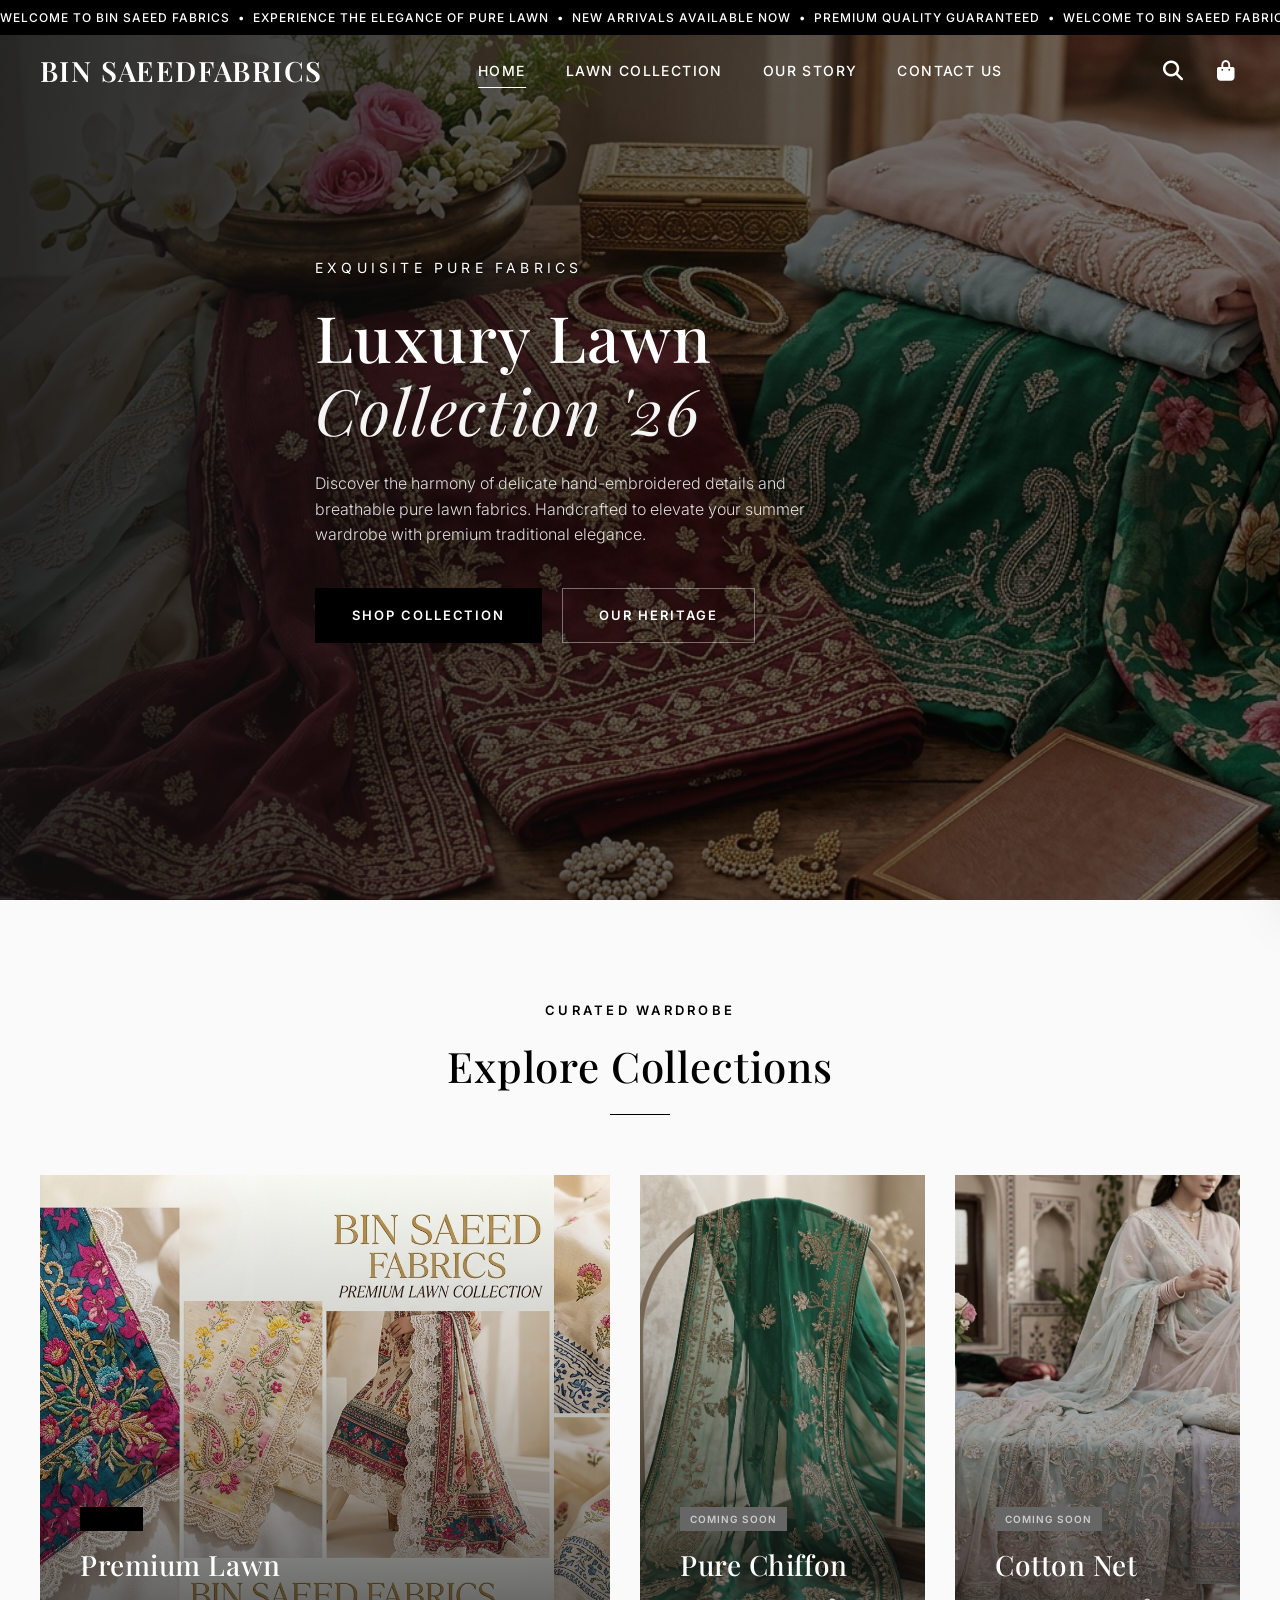
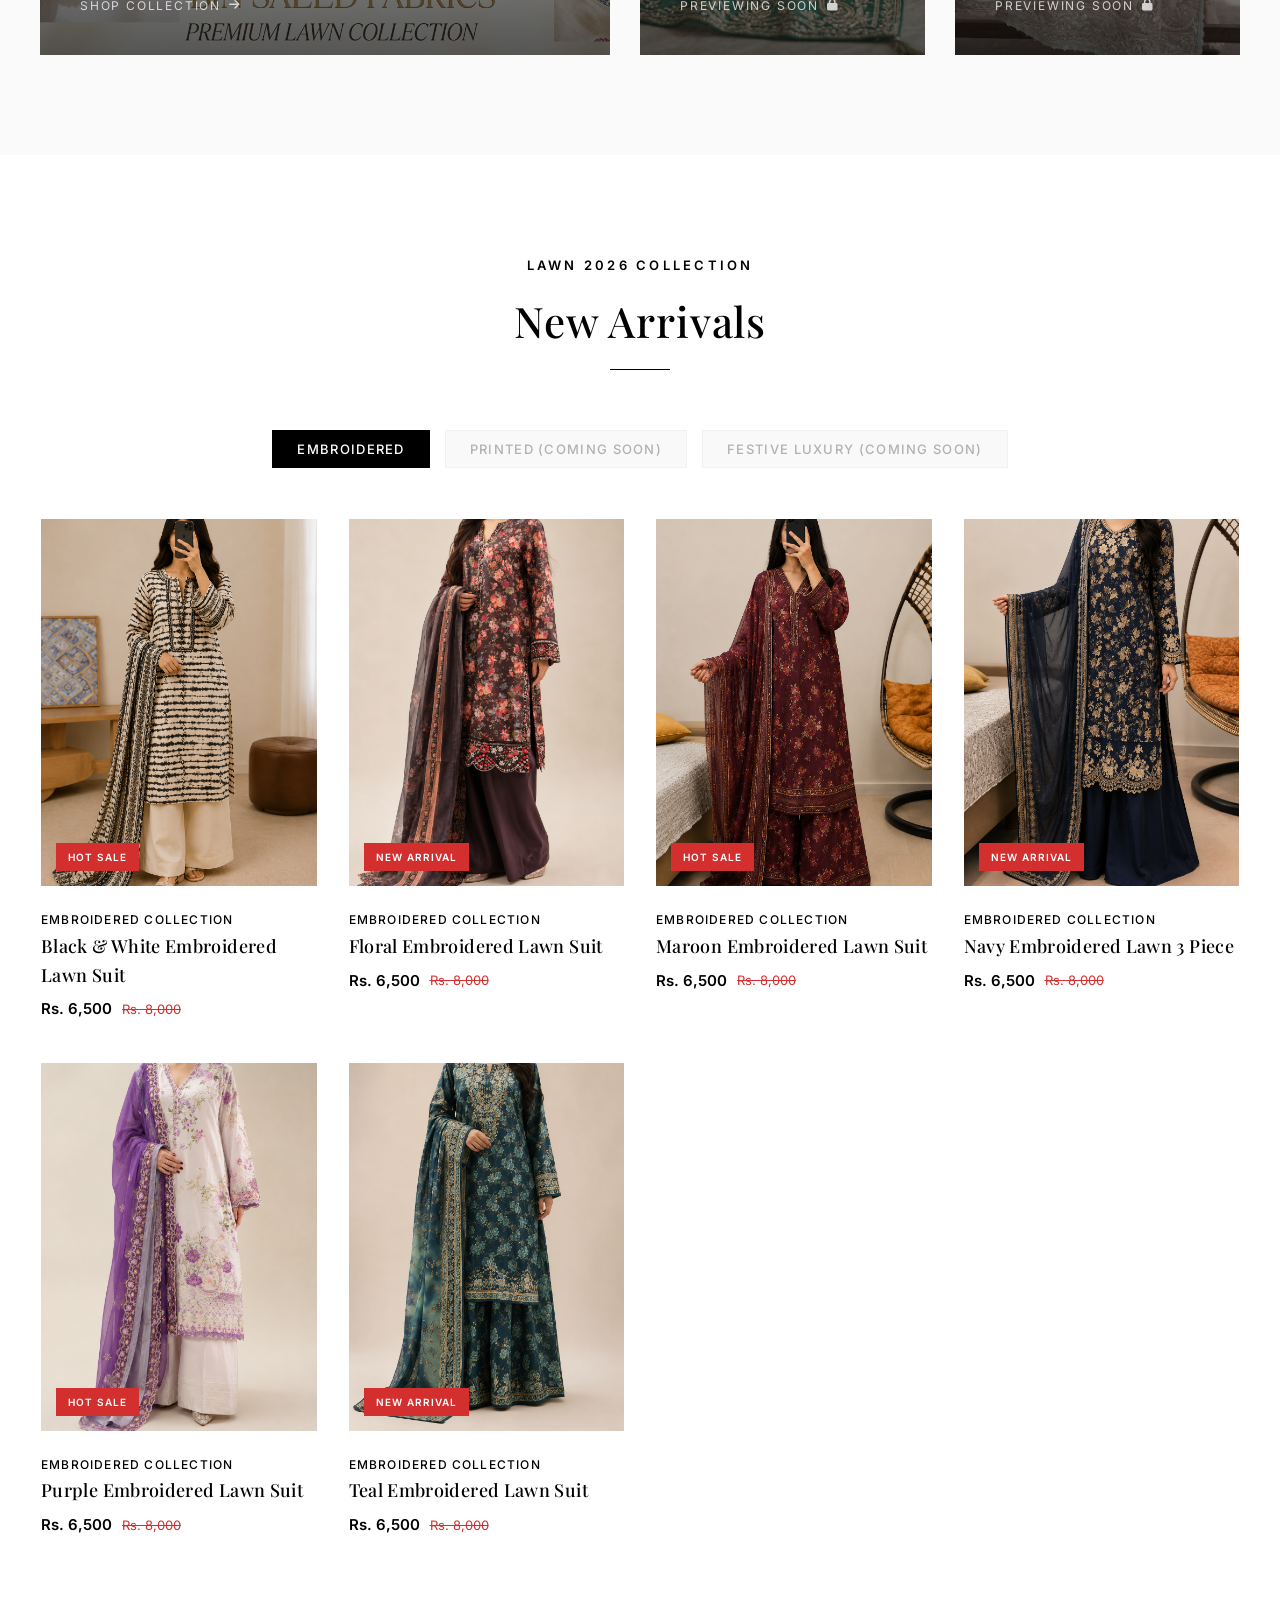
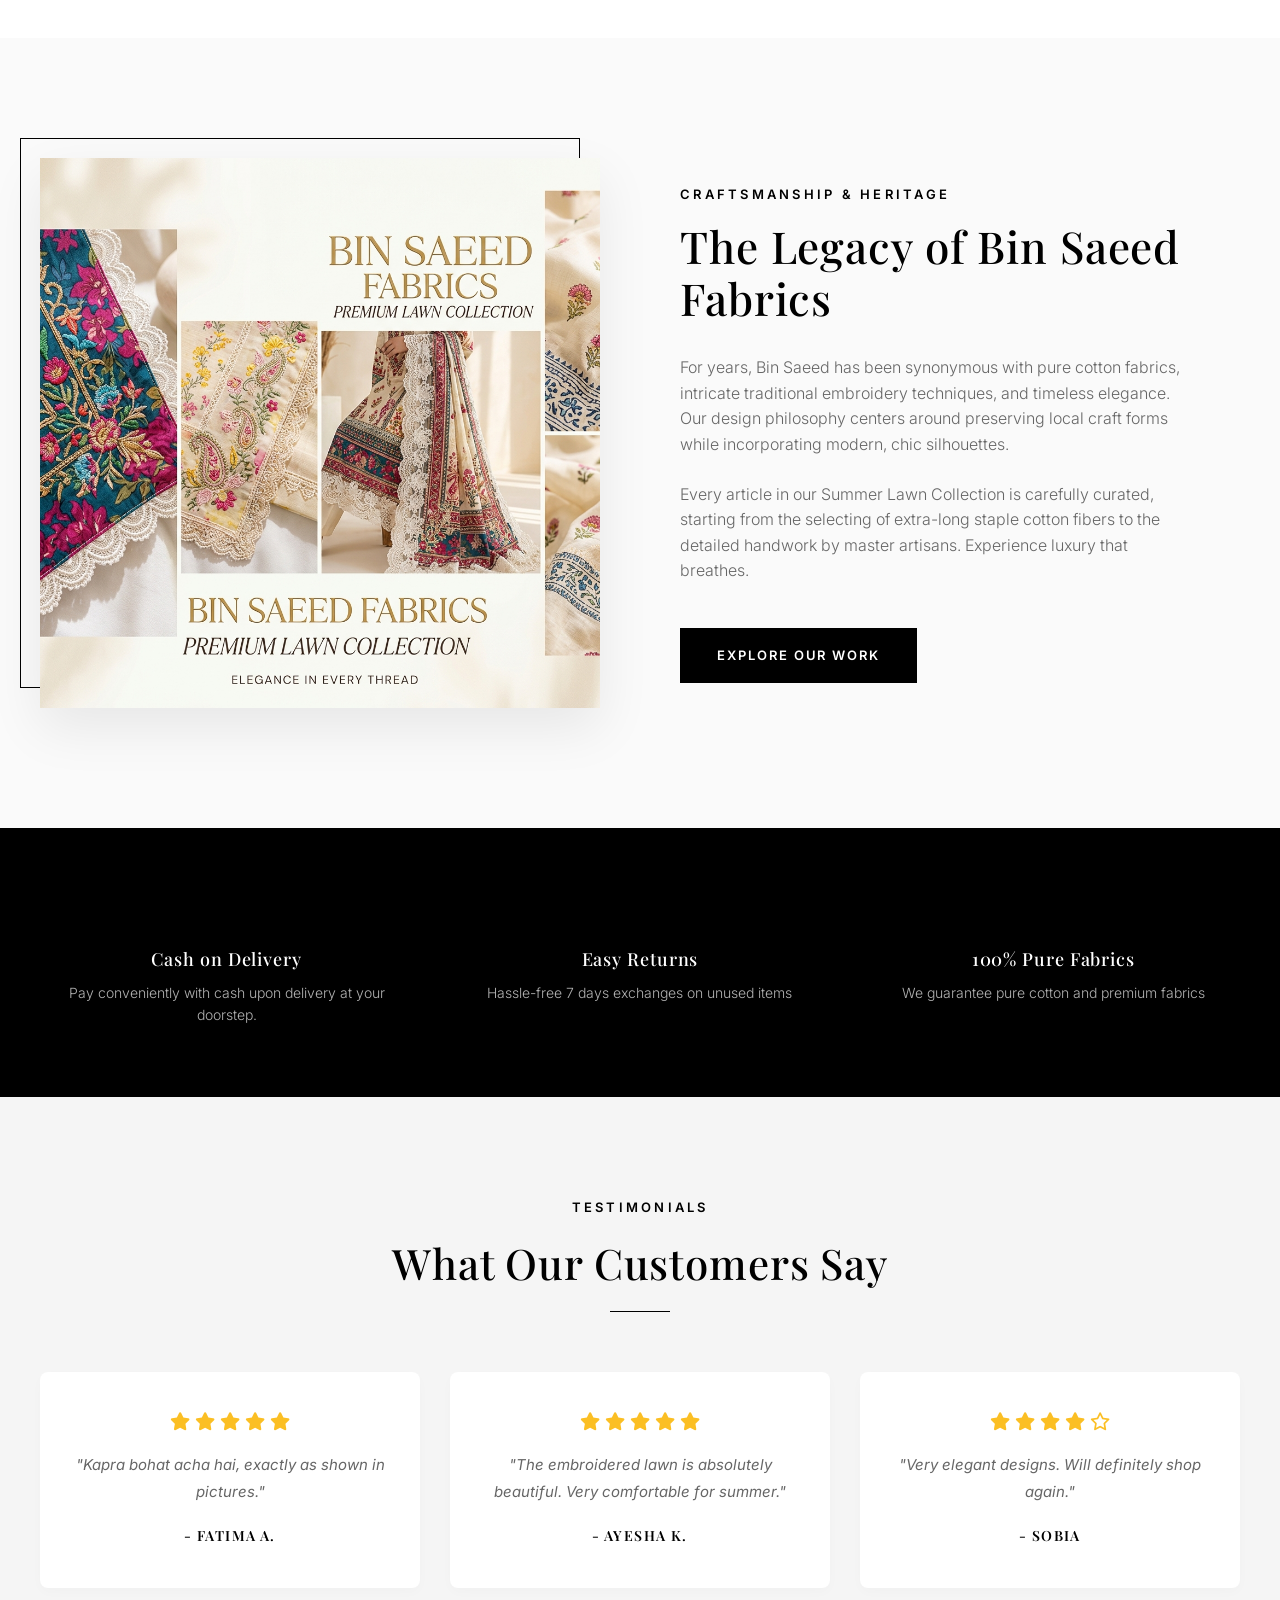
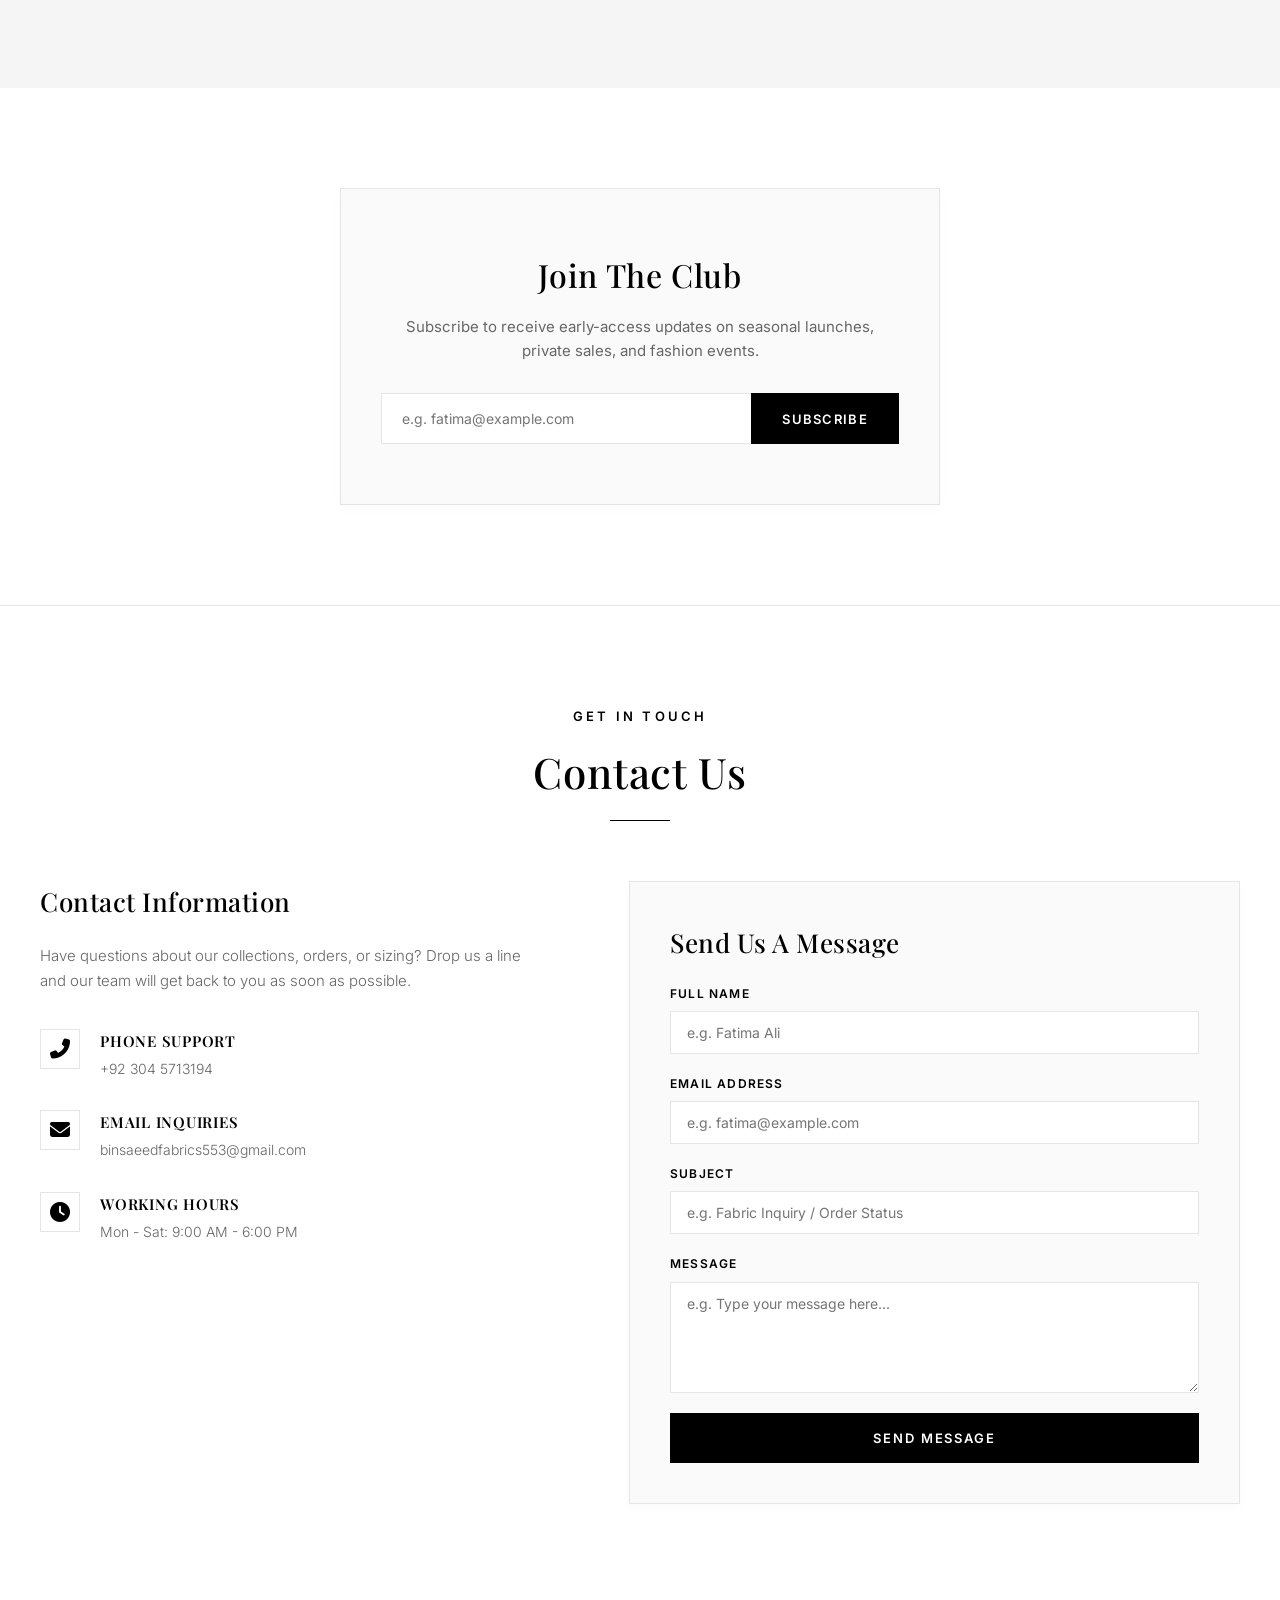
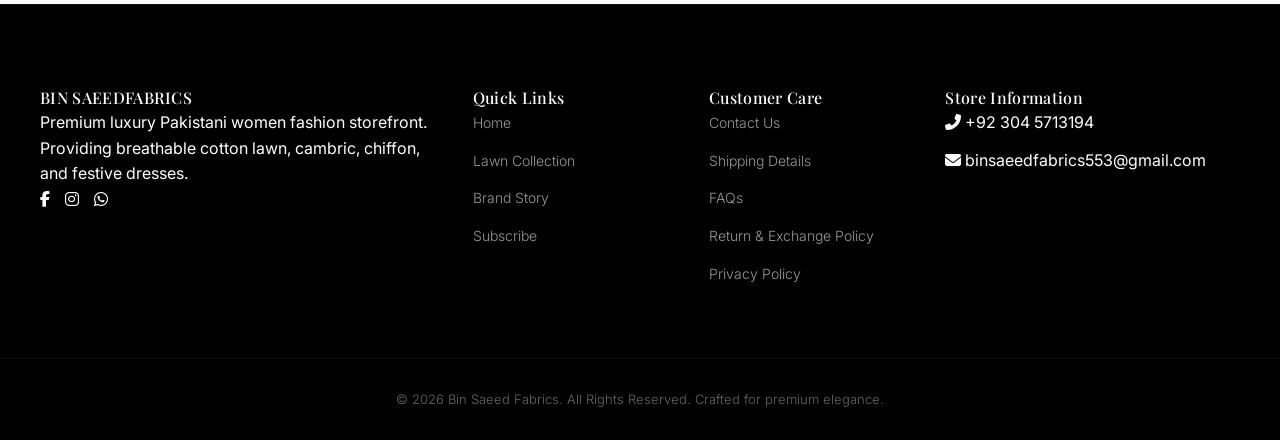
==== commit 7ea6f1c1: "Update products, titles, cover images, loading performance, and UI fixes" ====
--- a/index.html
+++ b/index.html
@@ -10,11 +10,20 @@
     <meta name="keywords" content="Bin Saeed Fabrics, Women Clothing, Pakistani Lawn, Luxury Lawn, Embroidered Lawn, Printed Lawn, Eid Collection">
     <meta name="author" content="Bin Saeed Fabrics">
     
+    <!-- Resource Preconnects for Maximum Speed -->
+    <link rel="preconnect" href="https://fonts.googleapis.com">
+    <link rel="preconnect" href="https://fonts.gstatic.com" crossorigin>
+    <link rel="dns-prefetch" href="https://cdnjs.cloudflare.com">
+
     <!-- Stylesheets -->
     <link rel="stylesheet" href="styles.css">
     
-    <!-- Icons (FontAwesome CDN) -->
+    <!-- Icons & Fonts -->
     <link rel="stylesheet" href="https://cdnjs.cloudflare.com/ajax/libs/font-awesome/6.4.0/css/all.min.css">
+    <link href="https://fonts.googleapis.com/css2?family=Inter:wght@300;400;500;600&family=Playfair+Display:ital,wght@0,400;0,500;0,600;0,700;1,400&display=swap" rel="stylesheet">
+    
+    <!-- Preload Main Banner Image for Instant Render -->
+    <link rel="preload" href="images/luxury_lawn_banner.png" as="image" fetchpriority="high">
     
     <!-- Meta Pixel Code -->
     <script>
@@ -46,7 +55,7 @@
     <div id="search-overlay" class="search-overlay">
         <button class="search-close-btn" aria-label="Close search"><i class="fas fa-times"></i></button>
         <div class="search-container">
-            <input type="text" id="search-input" class="search-input" placeholder="Search lawn articles, designs...">
+            <input type="text" id="search-input" class="search-input" placeholder="e.g. Embroidered Lawn, Maroon Suit...">
             <label for="search-input" style="display:none">Search</label>
         </div>
     </div>
@@ -64,7 +73,7 @@
         </div>
         <div class="cart-footer">
             <div class="cart-summary-row">
-                <span class="cart-summary-label">Subtotal</span>
+                <span class="cart-summary-label">Total (incl. Rs. 250 Delivery)</span>
                 <span id="cart-total" class="cart-summary-value">Rs. 0</span>
             </div>
             <button class="checkout-btn">Proceed to Checkout</button>
@@ -109,17 +118,17 @@
                     <div class="form-row">
                         <div class="form-group">
                             <label for="checkout-name">Full Name</label>
-                            <input type="text" id="checkout-name" required placeholder="John Doe">
+                            <input type="text" id="checkout-name" required placeholder="e.g. Fatima Ali">
                         </div>
                         <div class="form-group">
                             <label for="checkout-email">Email Address</label>
-                            <input type="email" id="checkout-email" required placeholder="john@example.com">
+                            <input type="email" id="checkout-email" required placeholder="e.g. fatima@example.com">
                         </div>
                     </div>
                     <div class="form-row">
                         <div class="form-group">
                             <label for="checkout-phone">Phone Number</label>
-                            <input type="tel" id="checkout-phone" required placeholder="+92 300 1234567">
+                            <input type="tel" id="checkout-phone" required placeholder="e.g. 0304 1234567">
                         </div>
                         <div class="form-group" style="display: none;">
                             <label for="checkout-payment">Payment Method</label>
@@ -130,20 +139,20 @@
                     </div>
                     <div class="form-group">
                         <label for="checkout-address">Shipping Address</label>
-                        <textarea id="checkout-address" rows="3" required placeholder="Street address, apartment, building."></textarea>
+                        <textarea id="checkout-address" rows="3" required placeholder="e.g. House #12, Street 4, Phase 5, DHA"></textarea>
                     </div>
                     <div class="form-row-three">
                         <div class="form-group">
                             <label for="checkout-city">City</label>
-                            <input type="text" id="checkout-city" required placeholder="Karachi">
+                            <input type="text" id="checkout-city" required placeholder="e.g. Karachi">
                         </div>
                         <div class="form-group">
                             <label for="checkout-province">Province</label>
-                            <input type="text" id="checkout-province" required placeholder="Sindh">
+                            <input type="text" id="checkout-province" required placeholder="e.g. Sindh">
                         </div>
                         <div class="form-group">
                             <label for="checkout-postal">Postal Code</label>
-                            <input type="text" id="checkout-postal" required placeholder="75300">
+                            <input type="text" id="checkout-postal" required placeholder="e.g. 75300">
                         </div>
                     </div>
                     
@@ -203,7 +212,7 @@
     <!-- Parallax Hero Banner -->
     <section class="hero" id="home">
         <div class="hero-bg">
-            <img src="images/luxury_lawn_banner.png" alt="Bin Saeed Summer Luxury Lawn Banner" class="hero-slide active">
+            <img src="images/luxury_lawn_banner.png" alt="Bin Saeed Summer Luxury Lawn Banner" class="hero-slide active" fetchpriority="high" decoding="async">
         </div>
         <div class="hero-overlay"></div>
         <div class="container">
@@ -281,7 +290,90 @@
 
             <!-- Dynamic Product Grid -->
             <div class="products-grid" id="products-grid">
-                <!-- Injected dynamically via app.js -->
+                <div class="product-card reveal active" style="cursor: pointer;">
+                    <div class="product-image-container">
+                        <span class="product-badge">Hot Sale</span>
+                        <img src="images/New folder (21)/Black & White Embroidered Lawn Suit/cover.png" alt="Black & White Embroidered Lawn Suit" class="product-image" decoding="async">
+                    </div>
+                    <div class="product-info">
+                        <span class="product-category">Embroidered Collection</span>
+                        <h3 class="product-name">Black & White Embroidered Lawn Suit</h3>
+                        <div class="product-price-wrapper">
+                            <span class="product-price">Rs. 6,500</span>
+                            <span class="product-old-price">Rs. 8,000</span>
+                        </div>
+                    </div>
+                </div>
+                <div class="product-card reveal active" style="cursor: pointer;">
+                    <div class="product-image-container">
+                        <span class="product-badge">New Arrival</span>
+                        <img src="images/New folder (21)/Floral Embroidered Lawn Suit/cover.png" alt="Floral Embroidered Lawn Suit" class="product-image" decoding="async">
+                    </div>
+                    <div class="product-info">
+                        <span class="product-category">Embroidered Collection</span>
+                        <h3 class="product-name">Floral Embroidered Lawn Suit</h3>
+                        <div class="product-price-wrapper">
+                            <span class="product-price">Rs. 6,500</span>
+                            <span class="product-old-price">Rs. 8,000</span>
+                        </div>
+                    </div>
+                </div>
+                <div class="product-card reveal active" style="cursor: pointer;">
+                    <div class="product-image-container">
+                        <span class="product-badge">Hot Sale</span>
+                        <img src="images/New folder (21)/Maroon Embroidered Lawn Suit/cover.png" alt="Maroon Embroidered Lawn Suit" class="product-image" decoding="async">
+                    </div>
+                    <div class="product-info">
+                        <span class="product-category">Embroidered Collection</span>
+                        <h3 class="product-name">Maroon Embroidered Lawn Suit</h3>
+                        <div class="product-price-wrapper">
+                            <span class="product-price">Rs. 6,500</span>
+                            <span class="product-old-price">Rs. 8,000</span>
+                        </div>
+                    </div>
+                </div>
+                <div class="product-card reveal active" style="cursor: pointer;">
+                    <div class="product-image-container">
+                        <span class="product-badge">New Arrival</span>
+                        <img src="images/New folder (21)/Navy Embroidered Lawn 3 Piece/cover.png" alt="Navy Embroidered Lawn 3 Piece" class="product-image" decoding="async">
+                    </div>
+                    <div class="product-info">
+                        <span class="product-category">Embroidered Collection</span>
+                        <h3 class="product-name">Navy Embroidered Lawn 3 Piece</h3>
+                        <div class="product-price-wrapper">
+                            <span class="product-price">Rs. 6,500</span>
+                            <span class="product-old-price">Rs. 8,000</span>
+                        </div>
+                    </div>
+                </div>
+                <div class="product-card reveal active" style="cursor: pointer;">
+                    <div class="product-image-container">
+                        <span class="product-badge">Hot Sale</span>
+                        <img src="images/New folder (21)/Purple Embroidered Lawn Suit/cover.png" alt="Purple Embroidered Lawn Suit" class="product-image" decoding="async">
+                    </div>
+                    <div class="product-info">
+                        <span class="product-category">Embroidered Collection</span>
+                        <h3 class="product-name">Purple Embroidered Lawn Suit</h3>
+                        <div class="product-price-wrapper">
+                            <span class="product-price">Rs. 6,500</span>
+                            <span class="product-old-price">Rs. 8,000</span>
+                        </div>
+                    </div>
+                </div>
+                <div class="product-card reveal active" style="cursor: pointer;">
+                    <div class="product-image-container">
+                        <span class="product-badge">New Arrival</span>
+                        <img src="images/New folder (21)/Teal Embroidered Lawn Suit/cover.png" alt="Teal Embroidered Lawn Suit" class="product-image" decoding="async">
+                    </div>
+                    <div class="product-info">
+                        <span class="product-category">Embroidered Collection</span>
+                        <h3 class="product-name">Teal Embroidered Lawn Suit</h3>
+                        <div class="product-price-wrapper">
+                            <span class="product-price">Rs. 6,500</span>
+                            <span class="product-old-price">Rs. 8,000</span>
+                        </div>
+                    </div>
+                </div>
             </div>
         </div>
     </section>
@@ -347,7 +439,7 @@
                 <h3 class="newsletter-title">Join The Club</h3>
                 <p>Subscribe to receive early-access updates on seasonal launches, private sales, and fashion events.</p>
                 <form class="newsletter-form" onsubmit="event.preventDefault(); document.querySelector('.newsletter-success').style.display = 'block'; document.querySelector('.newsletter-form').style.display = 'none';">
-                    <input type="email" class="newsletter-input" placeholder="Your Email Address" required id="newsletter-email">
+                    <input type="email" class="newsletter-input" placeholder="e.g. fatima@example.com" required id="newsletter-email">
                     <label for="newsletter-email" style="display:none">Email</label>
                     <button type="submit" class="newsletter-submit" id="newsletter-btn">Subscribe</button>
                 </form>
@@ -403,19 +495,19 @@
                     <form id="contact-form" class="contact-form" action="https://formspree.io/f/YOUR_FORMSPREE_ID" method="POST">
                         <div class="form-group">
                             <label for="contact-name">Full Name</label>
-                            <input type="text" id="contact-name" required placeholder="Your Name">
+                            <input type="text" id="contact-name" required placeholder="e.g. Fatima Ali">
                         </div>
                         <div class="form-group">
                             <label for="contact-email">Email Address</label>
-                            <input type="email" id="contact-email" required placeholder="Your Email">
+                            <input type="email" id="contact-email" required placeholder="e.g. fatima@example.com">
                         </div>
                         <div class="form-group">
                             <label for="contact-subject">Subject</label>
-                            <input type="text" id="contact-subject" required placeholder="Subject">
+                            <input type="text" id="contact-subject" required placeholder="e.g. Fabric Inquiry / Order Status">
                         </div>
                         <div class="form-group">
                             <label for="contact-message">Message</label>
-                            <textarea id="contact-message" rows="5" required placeholder="Type your message here..."></textarea>
+                            <textarea id="contact-message" rows="5" required placeholder="e.g. Type your message here..."></textarea>
                         </div>
                         <button type="submit" class="btn btn-primary submit-contact-btn">Send Message</button>
                     </form>
--- a/styles.css
+++ b/styles.css
@@ -1,5 +1,4 @@
-/* Import Fonts */
-@import url('https://fonts.googleapis.com/css2?family=Inter:wght@300;400;500;600&family=Playfair+Display:ital,wght@0,400;0,500;0,600;0,700;1,400&display=swap');
+/* Fonts loaded via index.html <link> with preconnect for performance */
 
 /* Variables */
 :root {
@@ -399,6 +398,16 @@
     z-index: 1;
 }
 
+@media (max-width: 768px) {
+    .hero {
+        min-height: 400px;
+        height: 60vh;
+    }
+    .hero-bg img {
+        object-position: top center;
+    }
+}
+
 .hero-bg img {
     width: 100%;
     height: 100%;
@@ -518,8 +527,8 @@
 /* Reveal on Scroll styling */
 .reveal {
     opacity: 0;
-    transform: translateY(50px);
-    transition: opacity 1s cubic-bezier(0.16, 1, 0.3, 1), transform 1s cubic-bezier(0.16, 1, 0.3, 1);
+    transform: translateY(30px);
+    transition: opacity 0.5s cubic-bezier(0.16, 1, 0.3, 1), transform 0.5s cubic-bezier(0.16, 1, 0.3, 1);
 }
 
 .reveal.active {
@@ -1463,26 +1472,27 @@
 }
 
 .cart-footer {
-    padding: 30px;
+    padding: 24px 30px;
     border-top: 1px solid var(--border-color);
-    background-color: var(--light);
+    background-color: var(--white);
 }
 
 .cart-summary-row {
     display: flex;
     justify-content: space-between;
     align-items: center;
-    margin-bottom: 20px;
+    margin-bottom: 16px;
 }
 
 .cart-summary-label {
-    font-size: 15px;
+    font-size: 14px;
     color: var(--dark-muted);
+    font-weight: 500;
 }
 
 .cart-summary-value {
     font-size: 20px;
-    font-weight: 600;
+    font-weight: 700;
     color: var(--dark);
 }
 
@@ -1496,12 +1506,46 @@
     text-transform: uppercase;
     letter-spacing: 0.15em;
     border: 1px solid var(--dark);
+    border-radius: 4px;
+    transition: all 0.3s ease;
 }
 
 .checkout-btn:hover {
-    background-color: transparent;
-    color: var(--dark);
-    border-color: var(--dark);
+    background-color: #222222;
+    color: var(--white);
+    transform: translateY(-1px);
+    box-shadow: 0 4px 15px rgba(0,0,0,0.15);
+}
+
+/* Order on WhatsApp Button */
+.place-order-btn {
+    width: 100%;
+    padding: 16px 24px;
+    background: #25D366;
+    color: #FFFFFF;
+    font-size: 15px;
+    font-weight: 600;
+    letter-spacing: 0.05em;
+    border: none;
+    border-radius: 6px;
+    display: flex;
+    align-items: center;
+    justify-content: center;
+    gap: 10px;
+    cursor: pointer;
+    box-shadow: 0 4px 15px rgba(37, 211, 102, 0.3);
+    transition: all 0.3s ease;
+    margin-top: 20px;
+}
+
+.place-order-btn:hover {
+    background: #1ebc57;
+    transform: translateY(-2px);
+    box-shadow: 0 8px 25px rgba(37, 211, 102, 0.45);
+}
+
+.place-order-btn i {
+    font-size: 20px;
 }
 
 /* Cart Overlay */
@@ -1954,29 +1998,33 @@
 /* Scroll Indicators / Floating elements */
 .toast-msg {
     position: fixed;
-    bottom: 30px;
-    left: 30px;
+    top: 95px;
+    right: 25px;
     background-color: var(--dark);
     color: var(--white);
-    padding: 15px 30px;
+    padding: 14px 24px;
     font-size: 13px;
     font-weight: 500;
     letter-spacing: 0.05em;
-    z-index: 2000;
-    box-shadow: var(--shadow-lg);
+    border-radius: 6px;
+    z-index: 99999;
+    box-shadow: 0 10px 30px rgba(0, 0, 0, 0.25);
     display: flex;
     align-items: center;
     gap: 12px;
-    transform: translateY(150%);
-    transition: transform 0.4s cubic-bezier(0.16, 1, 0.3, 1);
+    opacity: 0;
+    transform: translateY(-20px);
+    transition: all 0.35s cubic-bezier(0.16, 1, 0.3, 1);
+    pointer-events: none;
 }
 
 .toast-msg.show {
+    opacity: 1;
     transform: translateY(0);
 }
 
 .toast-icon {
-    color: var(--primary);
+    color: #25D366;
 }
 
 /* --- New Styles (Monochrome Premium UI Elements) --- */
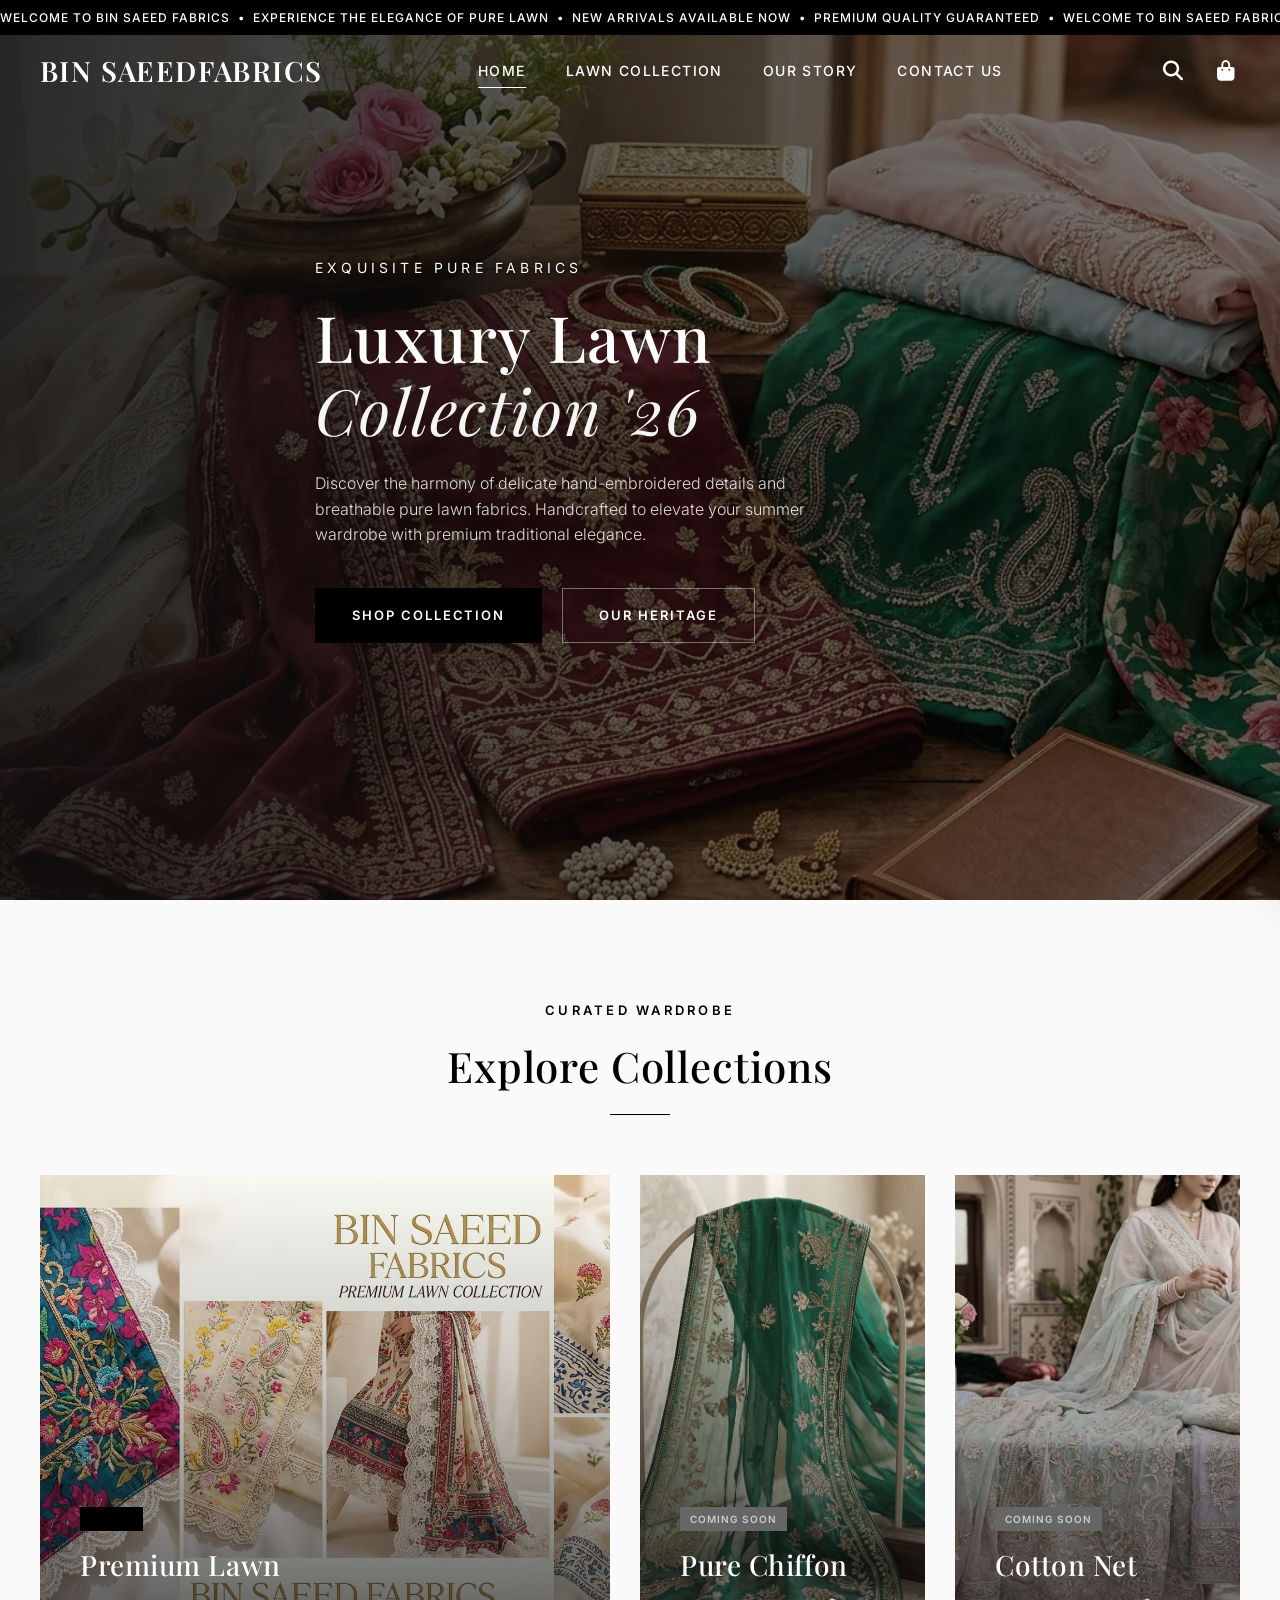
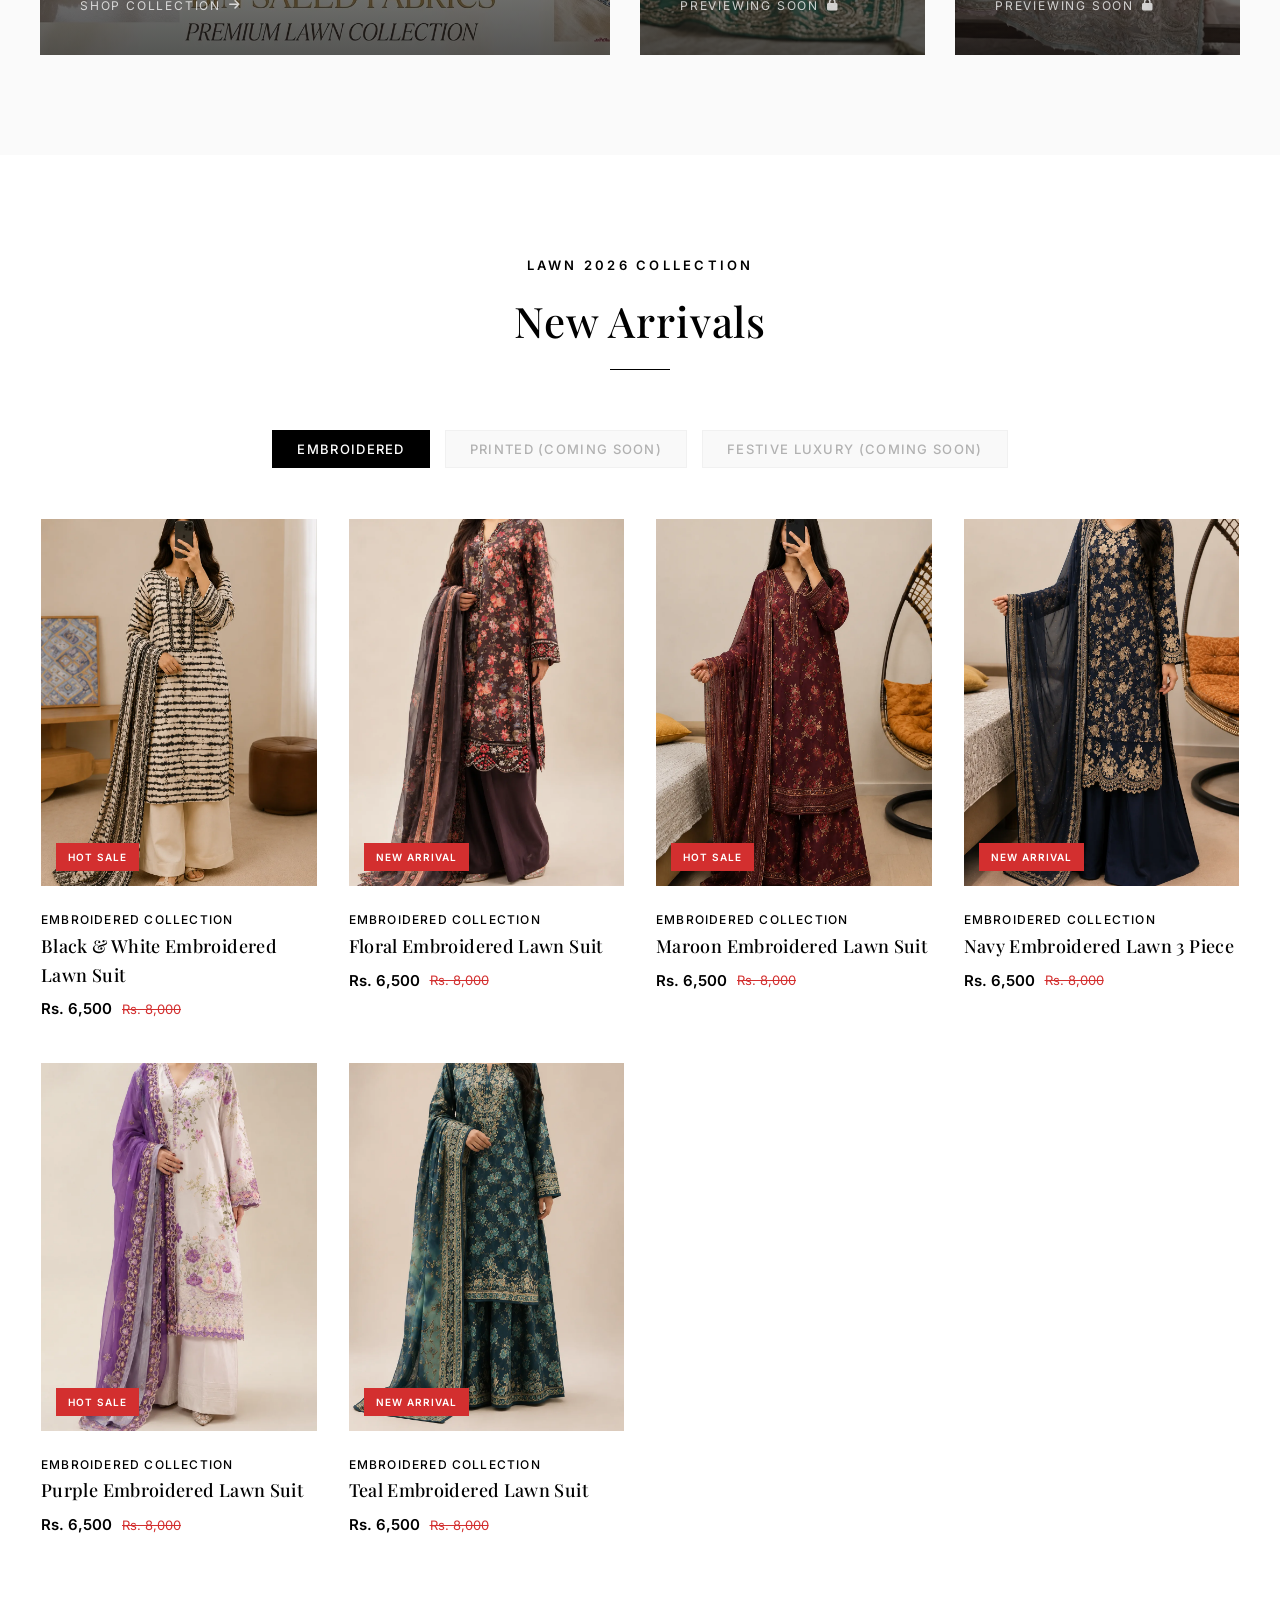
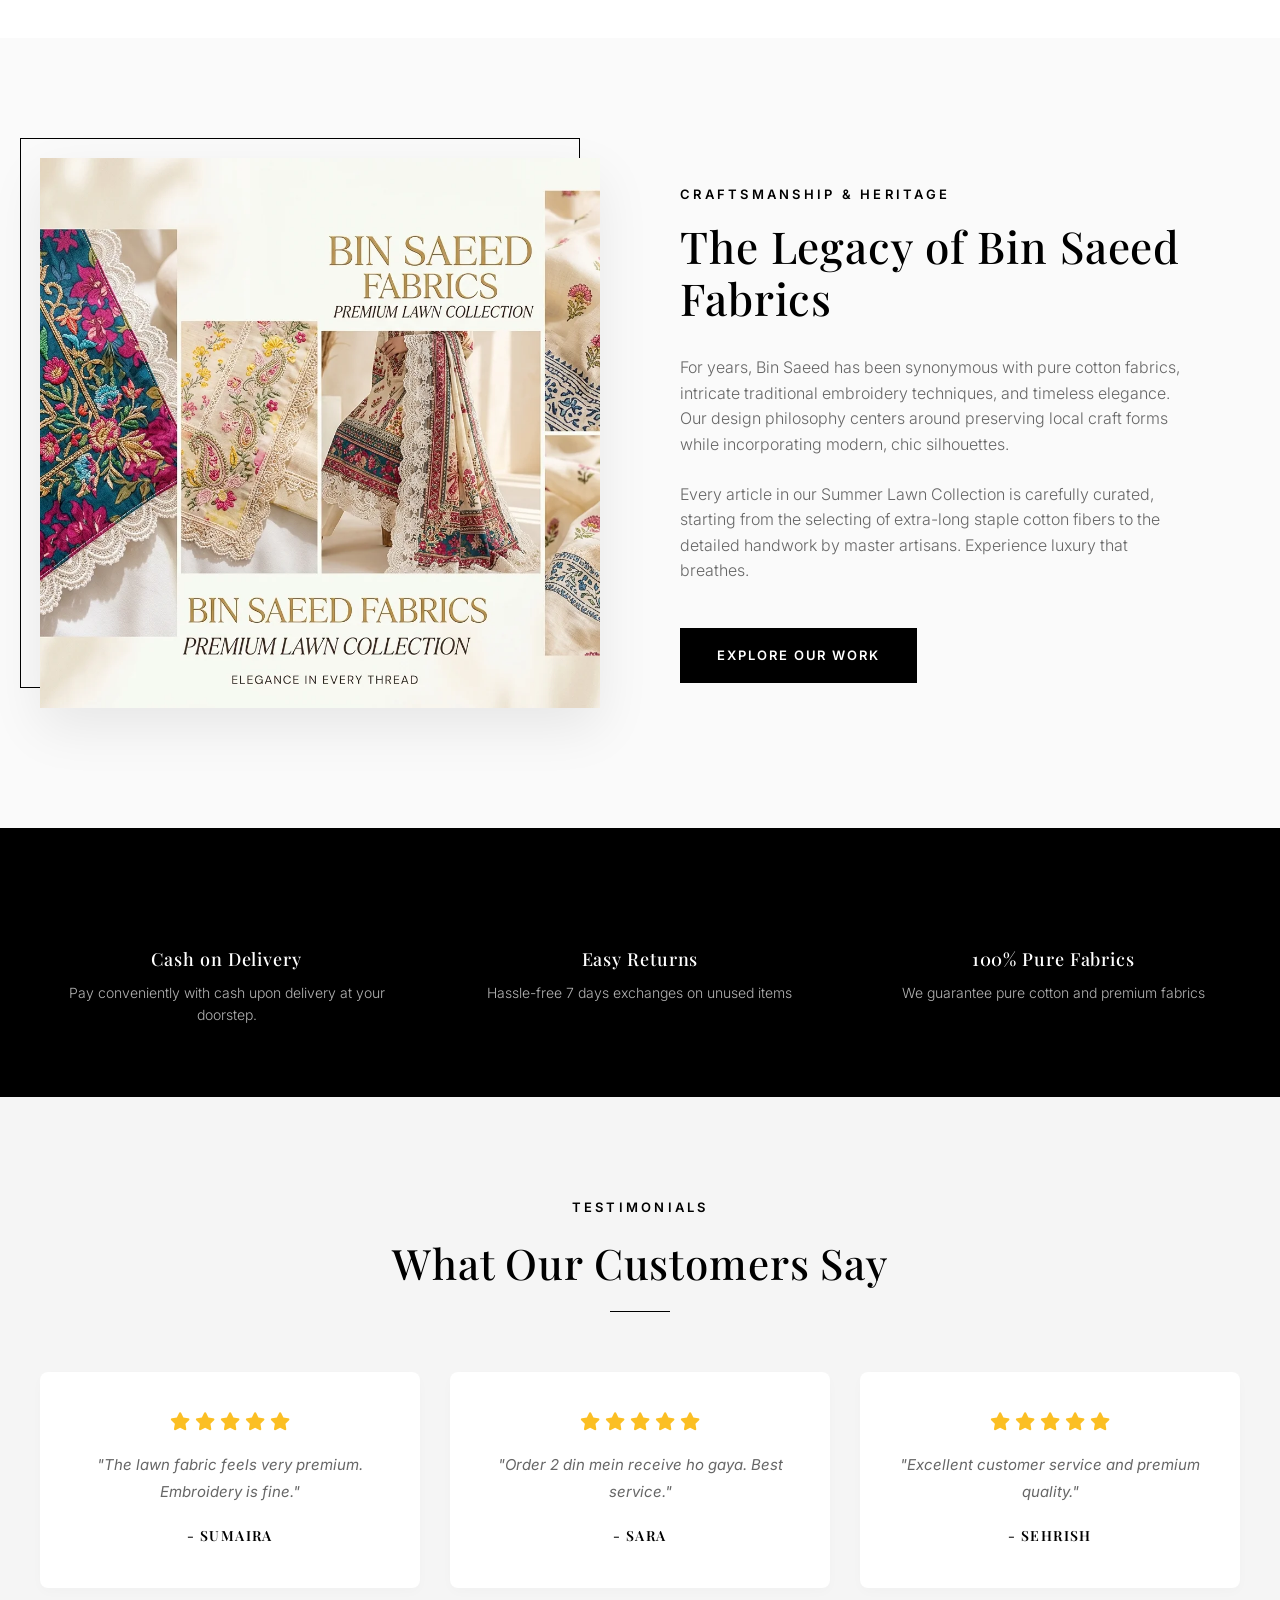
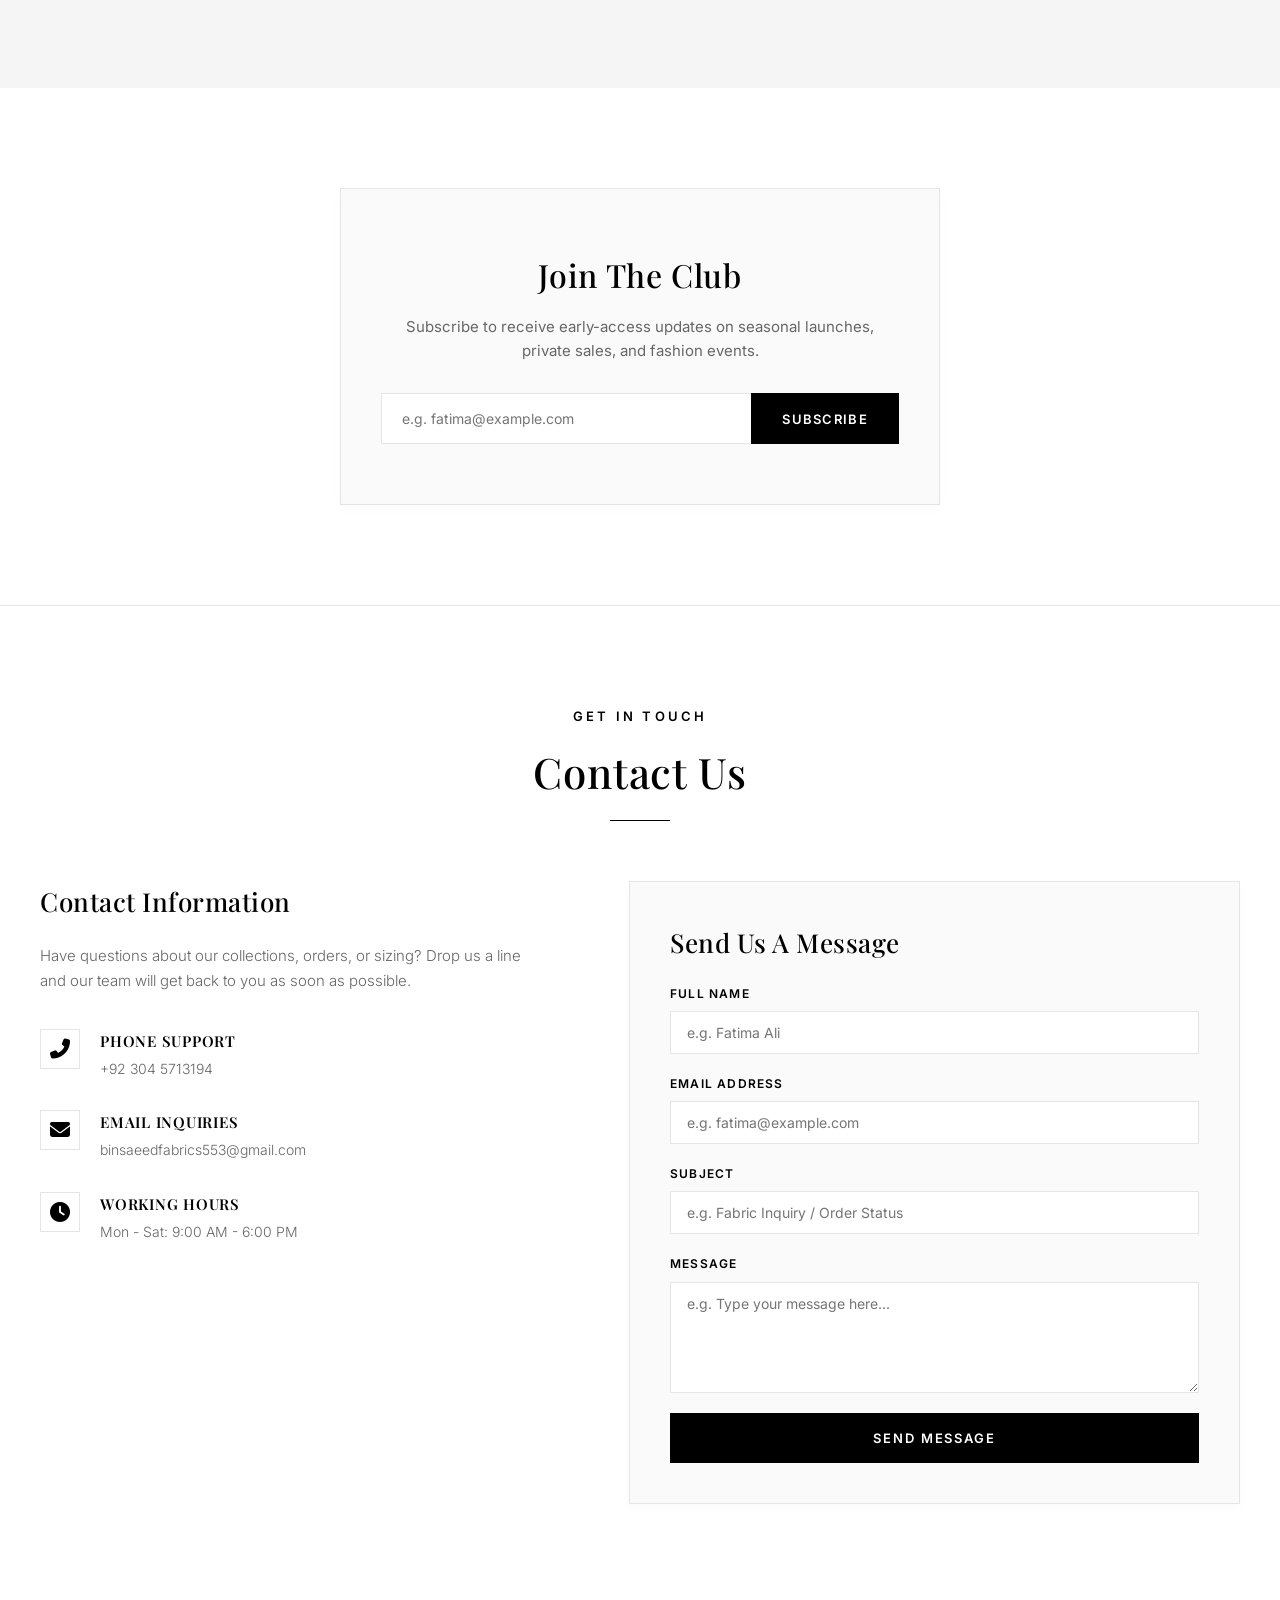
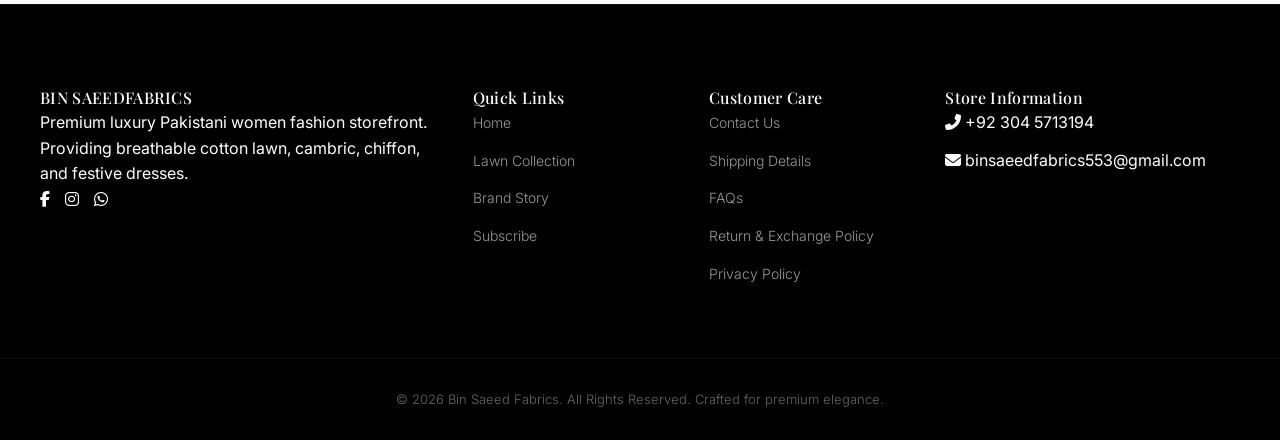
==== commit f62437bc: "Optimize images to WebP, fix mobile hero banner responsive CSS, and lock modal scroll" ====
--- a/index.html
+++ b/index.html
@@ -23,7 +23,7 @@
     <link href="https://fonts.googleapis.com/css2?family=Inter:wght@300;400;500;600&family=Playfair+Display:ital,wght@0,400;0,500;0,600;0,700;1,400&display=swap" rel="stylesheet">
     
     <!-- Preload Main Banner Image for Instant Render -->
-    <link rel="preload" href="images/luxury_lawn_banner.png" as="image" fetchpriority="high">
+    <link rel="preload" href="images/luxury_lawn_banner.webp" as="image" fetchpriority="high">
     
     <!-- Meta Pixel Code -->
     <script>
@@ -212,7 +212,7 @@
     <!-- Parallax Hero Banner -->
     <section class="hero" id="home">
         <div class="hero-bg">
-            <img src="images/luxury_lawn_banner.png" alt="Bin Saeed Summer Luxury Lawn Banner" class="hero-slide active" fetchpriority="high" decoding="async">
+            <img src="images/luxury_lawn_banner.webp" alt="Bin Saeed Summer Luxury Lawn Banner" class="hero-slide active" fetchpriority="high" decoding="async">
         </div>
         <div class="hero-overlay"></div>
         <div class="container">
@@ -239,7 +239,7 @@
             <div class="categories-grid">
                 <!-- Lawn Collection (Active) -->
                 <div class="category-card" onclick="window.location.hash='#collection'">
-                    <img src="images/collection_banner.png" alt="Lawn Collection" class="category-img">
+                    <img src="images/collection_banner.webp" alt="Lawn Collection" class="category-img">
                     <div class="category-overlay"></div>
                     <div class="category-content">
                         <span class="category-badge">Active</span>
@@ -250,7 +250,7 @@
 
                 <!-- Chiffon Collection (Coming Soon) -->
                 <div class="category-card disabled-category">
-                    <img src="images/pure_chiffon.png" alt="Chiffon Collection" class="category-img" style="filter: grayscale(0.4);">
+                    <img src="images/pure_chiffon.webp" alt="Chiffon Collection" class="category-img" style="filter: grayscale(0.4);">
                     <div class="category-overlay"></div>
                     <div class="category-content">
                         <span class="category-badge coming-soon-badge">Coming Soon</span>
@@ -261,7 +261,7 @@
 
                 <!-- Cotton Net Collection (Coming Soon) -->
                 <div class="category-card disabled-category">
-                    <img src="images/cotton_net.png" alt="Cotton Net Collection" class="category-img" style="filter: grayscale(0.4);">
+                    <img src="images/cotton_net.webp" alt="Cotton Net Collection" class="category-img" style="filter: grayscale(0.4);">
                     <div class="category-overlay"></div>
                     <div class="category-content">
                         <span class="category-badge coming-soon-badge">Coming Soon</span>
@@ -293,7 +293,7 @@
                 <div class="product-card reveal active" style="cursor: pointer;">
                     <div class="product-image-container">
                         <span class="product-badge">Hot Sale</span>
-                        <img src="images/New folder (21)/Black & White Embroidered Lawn Suit/cover.png" alt="Black & White Embroidered Lawn Suit" class="product-image" decoding="async">
+                        <img src="images/New folder (21)/Black & White Embroidered Lawn Suit/cover.webp" alt="Black & White Embroidered Lawn Suit" class="product-image" decoding="async">
                     </div>
                     <div class="product-info">
                         <span class="product-category">Embroidered Collection</span>
@@ -307,7 +307,7 @@
                 <div class="product-card reveal active" style="cursor: pointer;">
                     <div class="product-image-container">
                         <span class="product-badge">New Arrival</span>
-                        <img src="images/New folder (21)/Floral Embroidered Lawn Suit/cover.png" alt="Floral Embroidered Lawn Suit" class="product-image" decoding="async">
+                        <img src="images/New folder (21)/Floral Embroidered Lawn Suit/cover.webp" alt="Floral Embroidered Lawn Suit" class="product-image" decoding="async">
                     </div>
                     <div class="product-info">
                         <span class="product-category">Embroidered Collection</span>
@@ -321,7 +321,7 @@
                 <div class="product-card reveal active" style="cursor: pointer;">
                     <div class="product-image-container">
                         <span class="product-badge">Hot Sale</span>
-                        <img src="images/New folder (21)/Maroon Embroidered Lawn Suit/cover.png" alt="Maroon Embroidered Lawn Suit" class="product-image" decoding="async">
+                        <img src="images/New folder (21)/Maroon Embroidered Lawn Suit/cover.webp" alt="Maroon Embroidered Lawn Suit" class="product-image" decoding="async">
                     </div>
                     <div class="product-info">
                         <span class="product-category">Embroidered Collection</span>
@@ -335,7 +335,7 @@
                 <div class="product-card reveal active" style="cursor: pointer;">
                     <div class="product-image-container">
                         <span class="product-badge">New Arrival</span>
-                        <img src="images/New folder (21)/Navy Embroidered Lawn 3 Piece/cover.png" alt="Navy Embroidered Lawn 3 Piece" class="product-image" decoding="async">
+                        <img src="images/New folder (21)/Navy Embroidered Lawn 3 Piece/cover.webp" alt="Navy Embroidered Lawn 3 Piece" class="product-image" decoding="async">
                     </div>
                     <div class="product-info">
                         <span class="product-category">Embroidered Collection</span>
@@ -349,7 +349,7 @@
                 <div class="product-card reveal active" style="cursor: pointer;">
                     <div class="product-image-container">
                         <span class="product-badge">Hot Sale</span>
-                        <img src="images/New folder (21)/Purple Embroidered Lawn Suit/cover.png" alt="Purple Embroidered Lawn Suit" class="product-image" decoding="async">
+                        <img src="images/New folder (21)/Purple Embroidered Lawn Suit/cover.webp" alt="Purple Embroidered Lawn Suit" class="product-image" decoding="async">
                     </div>
                     <div class="product-info">
                         <span class="product-category">Embroidered Collection</span>
@@ -363,7 +363,7 @@
                 <div class="product-card reveal active" style="cursor: pointer;">
                     <div class="product-image-container">
                         <span class="product-badge">New Arrival</span>
-                        <img src="images/New folder (21)/Teal Embroidered Lawn Suit/cover.png" alt="Teal Embroidered Lawn Suit" class="product-image" decoding="async">
+                        <img src="images/New folder (21)/Teal Embroidered Lawn Suit/cover.webp" alt="Teal Embroidered Lawn Suit" class="product-image" decoding="async">
                     </div>
                     <div class="product-info">
                         <span class="product-category">Embroidered Collection</span>
@@ -383,7 +383,7 @@
         <div class="container">
             <div class="heritage-grid">
                 <div class="heritage-image reveal">
-                    <img src="images/collection_banner.png" alt="Weaving and Craftsmanship Heritage">
+                    <img src="images/collection_banner.webp" alt="Weaving and Craftsmanship Heritage">
                 </div>
                 <div class="heritage-content reveal">
                     <span class="subtitle">Craftsmanship & Heritage</span>
--- a/styles.css
+++ b/styles.css
@@ -39,6 +39,10 @@
 
 .no-scroll {
     overflow: hidden !important;
+    position: fixed;
+    width: 100%;
+    height: 100%;
+    touch-action: none;
 }
 
 body {
@@ -400,11 +404,46 @@
 
 @media (max-width: 768px) {
     .hero {
-        min-height: 400px;
-        height: 60vh;
+        min-height: 520px;
+        height: auto;
+        padding: 120px 0 60px 0;
     }
     .hero-bg img {
-        object-position: top center;
+        object-position: center center;
+        opacity: 0.45;
+    }
+    .hero-overlay {
+        background: linear-gradient(to bottom, rgba(10, 10, 10, 0.85) 0%, rgba(10, 10, 10, 0.65) 50%, rgba(10, 10, 10, 0.95) 100%) !important;
+    }
+    .hero-title {
+        font-size: 34px !important;
+        line-height: 1.2 !important;
+        margin-bottom: 14px !important;
+    }
+    .hero-tagline {
+        font-size: 12px !important;
+        letter-spacing: 0.2em !important;
+        margin-bottom: 12px !important;
+    }
+    .hero-desc {
+        font-size: 14px !important;
+        line-height: 1.55 !important;
+        margin-bottom: 24px !important;
+        max-width: 100% !important;
+    }
+    .hero-btn-group {
+        flex-direction: row !important;
+        flex-wrap: wrap !important;
+        gap: 10px !important;
+        width: 100% !important;
+    }
+    .hero-btn-group .btn {
+        padding: 13px 20px !important;
+        font-size: 11px !important;
+        letter-spacing: 0.1em !important;
+        flex: 1 1 auto;
+        min-width: 130px;
+        text-align: center;
     }
 }
 
